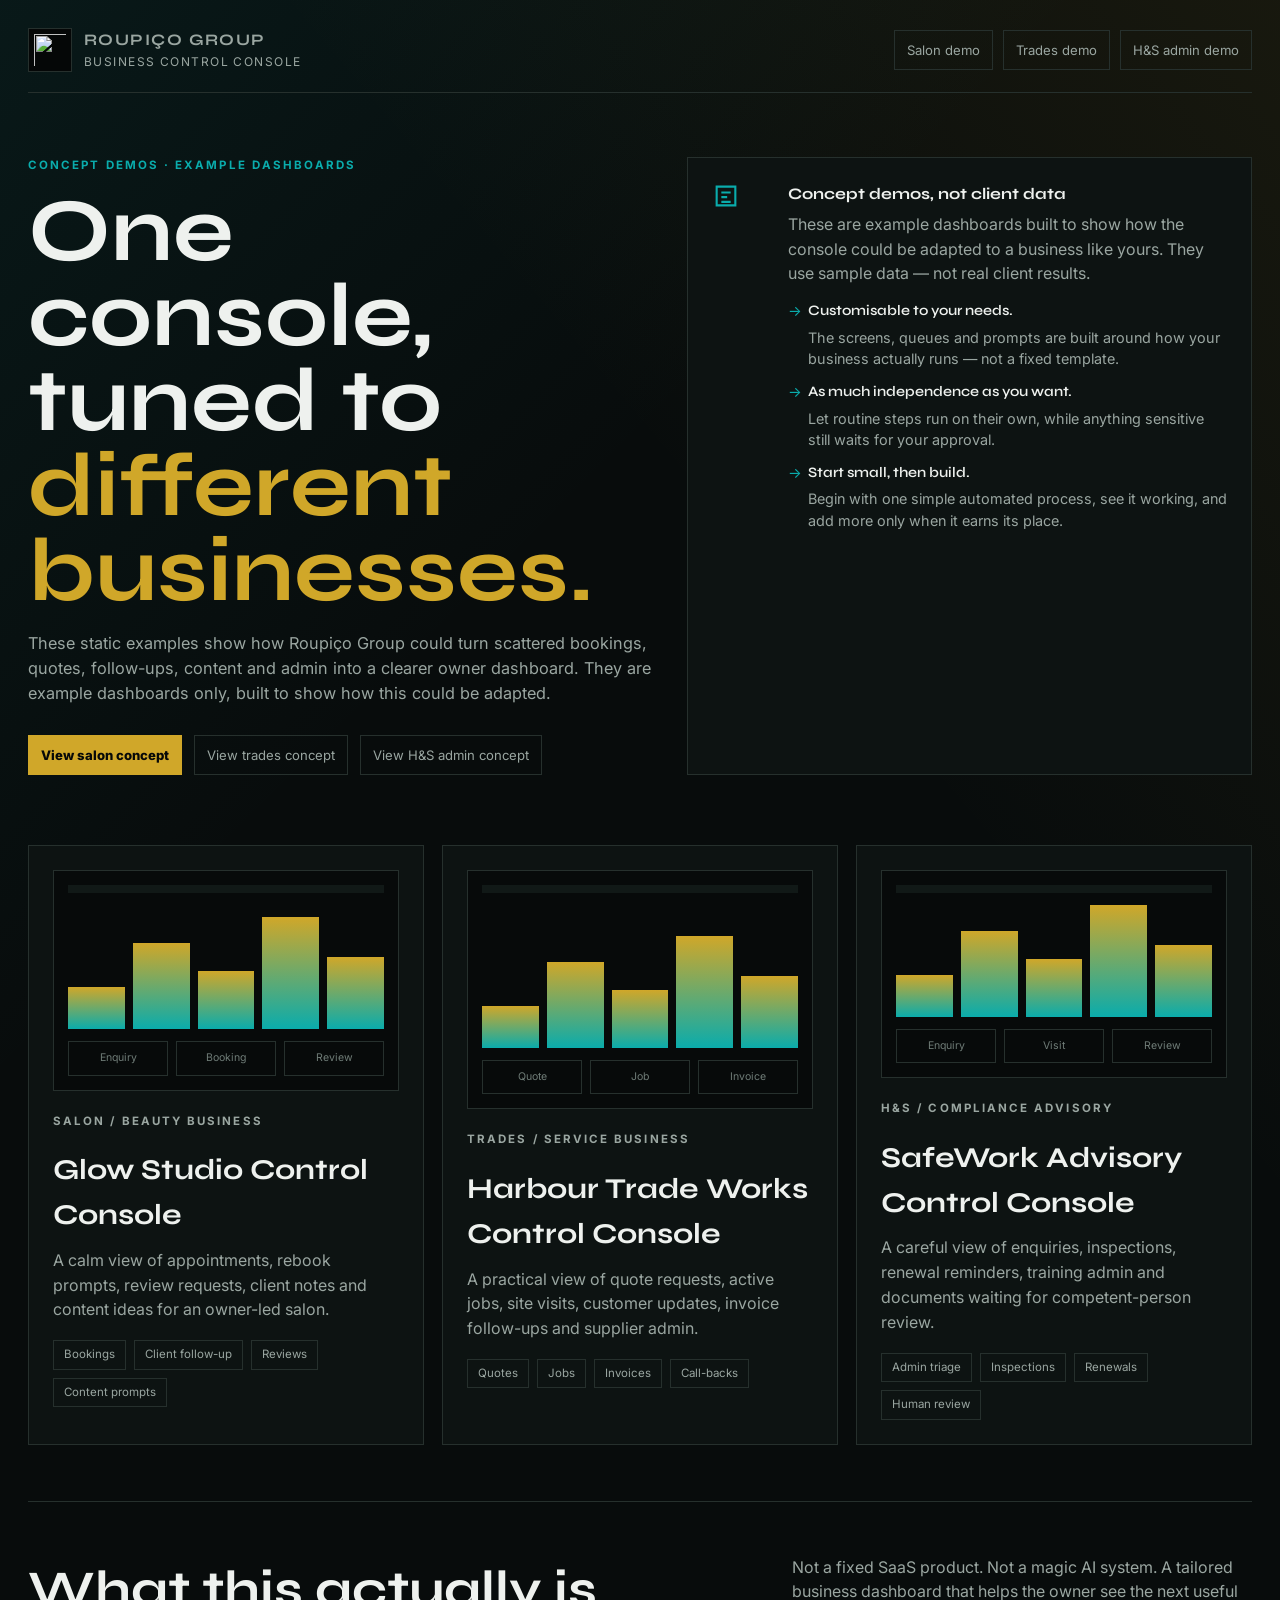
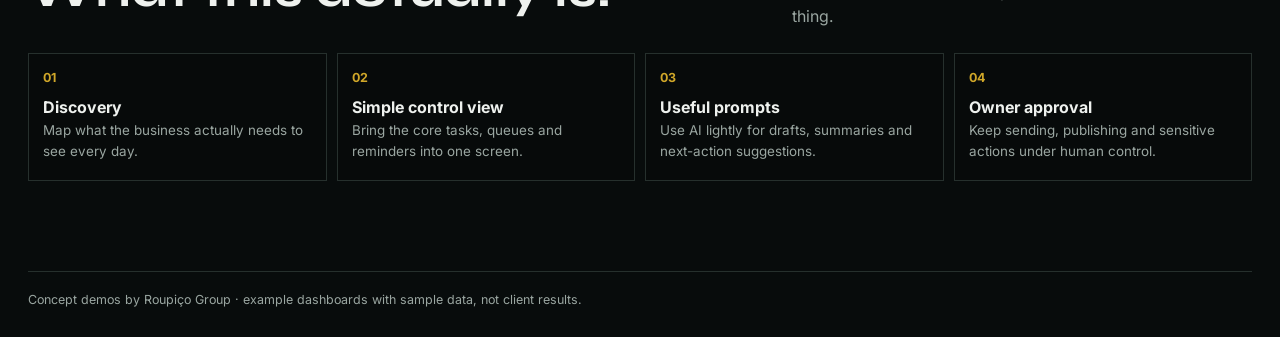
==== index.html @ e3ad9793 "Demo v1" ====
<!doctype html>
<html lang="en-GB">
<head>
  <meta charset="utf-8" />
  <meta name="viewport" content="width=device-width, initial-scale=1" />
  <meta name="robots" content="noindex,nofollow" />
  <title>Business Control Console Concept Demos | Roupiço Group</title>
  <link rel="preconnect" href="https://fonts.googleapis.com" />
  <link rel="preconnect" href="https://fonts.gstatic.com" crossorigin />
  <link href="https://fonts.googleapis.com/css2?family=Inter:wght@400;500;600;700;800&family=Syne:wght@500;600;700&display=swap" rel="stylesheet" />
  <link rel="stylesheet" href="./styles.css" />
</head>
<body>
  <div class="shell">
    <header class="topbar">
      <a class="brand" href="./index.html" aria-label="Business Control Console overview">
        <img class="brand-logo" src="./logo-header.png" alt="" width="682" height="723" />
        <span><strong>Roupiço Group</strong> Business Control Console</span>
      </a>
      <nav class="top-links" aria-label="Demo navigation">
        <a href="./salon.html">Salon demo</a>
        <a href="./trades.html">Trades demo</a>
        <a href="./safety.html">H&amp;S admin demo</a>
      </nav>
    </header>

    <main>
      <section class="hero">
        <div>
          <p class="eyebrow">Concept demos · example dashboards</p>
          <h1>One console, tuned to <em>different businesses.</em></h1>
          <p class="hero-copy">These static examples show how Roupiço Group could turn scattered bookings, quotes, follow-ups, content and admin into a clearer owner dashboard. They are example dashboards only, built to show how this could be adapted.</p>
          <div class="hero-actions">
            <a class="button-link primary" href="./salon.html">View salon concept</a>
            <a class="button-link" href="./trades.html">View trades concept</a>
            <a class="button-link" href="./safety.html">View H&amp;S admin concept</a>
          </div>
        </div>
        <aside class="concept-note">
          <svg viewBox="0 0 24 24" fill="none" stroke="currentColor" stroke-width="1.8" aria-hidden="true"><path d="M4 4h16v16H4z"/><path d="M8 9h8M8 13h5M8 17h8"/></svg>
          <div>
            <strong>Concept demos, not client data</strong>
            <p>These are example dashboards built to show how the console could be adapted to a business like yours. They use sample data — not real client results.</p>
            <ul class="concept-points">
              <li><strong>Customisable to your needs.</strong> The screens, queues and prompts are built around how your business actually runs — not a fixed template.</li>
              <li><strong>As much independence as you want.</strong> Let routine steps run on their own, while anything sensitive still waits for your approval.</li>
              <li><strong>Start small, then build.</strong> Begin with one simple automated process, see it working, and add more only when it earns its place.</li>
            </ul>
          </div>
        </aside>
      </section>

      <section class="demo-grid" aria-label="Business Control Console demos">
        <a class="demo-card" href="./salon.html">
          <div class="dashboard-preview" aria-hidden="true">
            <span class="preview-line"></span>
            <div class="preview-bars"><span></span><span></span><span></span><span></span><span></span></div>
            <div class="mini-flow"><span>Enquiry</span><span>Booking</span><span>Review</span></div>
          </div>
          <div>
            <p class="kicker">Salon / beauty business</p>
            <h2>Glow Studio Control Console</h2>
            <p>A calm view of appointments, rebook prompts, review requests, client notes and content ideas for an owner-led salon.</p>
            <div class="tag-row">
              <span class="tag">Bookings</span>
              <span class="tag">Client follow-up</span>
              <span class="tag">Reviews</span>
              <span class="tag">Content prompts</span>
            </div>
          </div>
        </a>

        <a class="demo-card" href="./trades.html">
          <div class="dashboard-preview" aria-hidden="true">
            <span class="preview-line"></span>
            <div class="preview-bars"><span></span><span></span><span></span><span></span><span></span></div>
            <div class="mini-flow"><span>Quote</span><span>Job</span><span>Invoice</span></div>
          </div>
          <div>
            <p class="kicker">Trades / service business</p>
            <h2>Harbour Trade Works Control Console</h2>
            <p>A practical view of quote requests, active jobs, site visits, customer updates, invoice follow-ups and supplier admin.</p>
            <div class="tag-row">
              <span class="tag">Quotes</span>
              <span class="tag">Jobs</span>
              <span class="tag">Invoices</span>
              <span class="tag">Call-backs</span>
            </div>
          </div>
        </a>

        <a class="demo-card" href="./safety.html">
          <div class="dashboard-preview" aria-hidden="true">
            <span class="preview-line"></span>
            <div class="preview-bars"><span></span><span></span><span></span><span></span><span></span></div>
            <div class="mini-flow"><span>Enquiry</span><span>Visit</span><span>Review</span></div>
          </div>
          <div>
            <p class="kicker">H&amp;S / compliance advisory</p>
            <h2>SafeWork Advisory Control Console</h2>
            <p>A careful view of enquiries, inspections, renewal reminders, training admin and documents waiting for competent-person review.</p>
            <div class="tag-row">
              <span class="tag">Admin triage</span>
              <span class="tag">Inspections</span>
              <span class="tag">Renewals</span>
              <span class="tag">Human review</span>
            </div>
          </div>
        </a>
      </section>

      <section class="section">
        <div class="section-head">
          <h2>What this actually is.</h2>
          <p>Not a fixed SaaS product. Not a magic AI system. A tailored business dashboard that helps the owner see the next useful thing.</p>
        </div>
        <div class="workflow-map">
          <div class="workflow-step"><b>01</b><strong>Discovery</strong><span>Map what the business actually needs to see every day.</span></div>
          <div class="workflow-step"><b>02</b><strong>Simple control view</strong><span>Bring the core tasks, queues and reminders into one screen.</span></div>
          <div class="workflow-step"><b>03</b><strong>Useful prompts</strong><span>Use AI lightly for drafts, summaries and next-action suggestions.</span></div>
          <div class="workflow-step"><b>04</b><strong>Owner approval</strong><span>Keep sending, publishing and sensitive actions under human control.</span></div>
        </div>
      </section>
    </main>

    <footer class="footer">
      Concept demos by Roupiço Group · example dashboards with sample data, not client results.
    </footer>
  </div>
</body>
</html>
---- styles.css ----
:root {
  --bg: #080c0c;
  --surface: #0d1312;
  --surface-2: #111917;
  --line: #26302d;
  --text: #eef1ee;
  --muted: #9aa6a1;
  --quiet: #6f7c77;
  --teal: #0aacac;
  --teal-soft: rgba(10, 172, 172, 0.16);
  --gold: #d0a729;
  --gold-soft: rgba(208, 167, 41, 0.16);
  --rose: #d989a3;
  --blue: #79a7d8;
  --green: #78c6a3;
  --warning: #d8a35d;
  --display: "Syne", "Inter", Arial, sans-serif;
  --body: "Inter", Arial, sans-serif;
}

* {
  box-sizing: border-box;
}

html {
  scroll-behavior: smooth;
}

body {
  margin: 0;
  min-height: 100vh;
  background:
    linear-gradient(135deg, rgba(10, 172, 172, 0.08), transparent 34%),
    linear-gradient(230deg, rgba(208, 167, 41, 0.08), transparent 35%),
    var(--bg);
  color: var(--text);
  font-family: var(--body);
  line-height: 1.55;
}

a {
  color: inherit;
}

.shell {
  margin: 0 auto;
  max-width: 1280px;
  padding: 28px;
}

.topbar {
  align-items: center;
  border-bottom: 1px solid var(--line);
  display: flex;
  justify-content: space-between;
  gap: 18px;
  padding: 0 0 20px;
}

.brand {
  align-items: center;
  display: flex;
  gap: 12px;
  text-decoration: none;
}

.brand-logo {
  background: #050707;
  border: 1px solid var(--line);
  height: 44px;
  object-fit: contain;
  padding: 5px;
  width: 44px;
}

.brand-mark {
  align-items: center;
  border: 1px solid var(--teal);
  color: var(--teal);
  display: flex;
  font-family: var(--display);
  font-size: 0.78rem;
  font-weight: 700;
  height: 42px;
  justify-content: center;
  width: 42px;
}

.brand span {
  color: var(--muted);
  display: block;
  font-size: 0.75rem;
  letter-spacing: 0.12em;
  text-transform: uppercase;
}

.brand strong {
  display: block;
  font-family: var(--display);
  font-size: 1rem;
}

.top-links {
  display: flex;
  flex-wrap: wrap;
  gap: 10px;
}

.top-links a,
.button-link {
  border: 1px solid var(--line);
  color: var(--muted);
  font-size: 0.82rem;
  padding: 9px 12px;
  text-decoration: none;
}

.top-links a:hover,
.button-link:hover {
  border-color: var(--teal);
  color: var(--text);
}

.hero {
  display: grid;
  gap: 34px;
  grid-template-columns: 1.05fr 0.95fr;
  padding: 64px 0 42px;
}

.eyebrow,
.kicker {
  color: var(--teal);
  font-size: 0.72rem;
  font-weight: 700;
  letter-spacing: 0.18em;
  margin: 0 0 14px;
  text-transform: uppercase;
}

h1,
h2,
h3 {
  font-family: var(--display);
  margin: 0;
}

h1 {
  font-size: clamp(3rem, 7vw, 6rem);
  line-height: 0.95;
  max-width: 850px;
}

h1 em,
.gold {
  color: var(--gold);
  font-style: normal;
}

.hero-copy {
  color: var(--muted);
  font-size: 1.02rem;
  max-width: 780px;
}

.hero-actions {
  display: flex;
  flex-wrap: wrap;
  gap: 12px;
  margin-top: 28px;
}

.button-link.primary {
  background: var(--gold);
  border-color: var(--gold);
  color: #070908;
  font-weight: 800;
}

.concept-note {
  background: var(--surface);
  border: 1px solid var(--line);
  display: grid;
  gap: 18px;
  grid-template-columns: 58px 1fr;
  padding: 24px;
}

.concept-note svg,
.icon-tile svg,
.panel-title svg {
  color: var(--teal);
  height: 28px;
  width: 28px;
}

.concept-note strong {
  display: block;
  font-family: var(--display);
  margin-bottom: 5px;
}

.concept-note p {
  color: var(--muted);
  margin: 0;
}

.concept-points {
  color: var(--muted);
  display: grid;
  font-size: 0.9rem;
  gap: 11px;
  list-style: none;
  margin: 14px 0 0;
  padding: 0;
}

.concept-points strong {
  color: var(--text);
  font-weight: 600;
}

.concept-points li {
  line-height: 1.5;
  padding-left: 20px;
  position: relative;
}

.concept-points li::before {
  color: var(--teal);
  content: "→";
  left: 0;
  position: absolute;
}

.demo-grid {
  display: grid;
  gap: 18px;
  grid-template-columns: repeat(3, minmax(0, 1fr));
  margin: 28px 0 56px;
}

.demo-card {
  background: var(--surface);
  border: 1px solid var(--line);
  display: grid;
  gap: 22px;
  grid-template-columns: 1fr;
  min-height: 330px;
  overflow: hidden;
  padding: 24px;
  text-decoration: none;
}

.demo-card:hover {
  border-color: rgba(10, 172, 172, 0.65);
}

.dashboard-preview {
  align-self: stretch;
  background: #070a0a;
  border: 1px solid var(--line);
  display: grid;
  gap: 12px;
  grid-template-rows: auto 1fr auto;
  min-height: 190px;
  padding: 14px;
}

.preview-line {
  background: var(--surface-2);
  height: 8px;
}

.preview-bars {
  align-items: end;
  display: grid;
  gap: 8px;
  grid-template-columns: repeat(5, 1fr);
}

.preview-bars span {
  background: linear-gradient(to top, var(--teal), var(--gold));
  display: block;
  min-height: 42px;
}

.preview-bars span:nth-child(2) { min-height: 86px; }
.preview-bars span:nth-child(3) { min-height: 58px; }
.preview-bars span:nth-child(4) { min-height: 112px; }
.preview-bars span:nth-child(5) { min-height: 72px; }

.mini-flow {
  display: grid;
  gap: 8px;
  grid-template-columns: repeat(3, 1fr);
}

.mini-flow span {
  border: 1px solid var(--line);
  color: var(--quiet);
  font-size: 0.66rem;
  padding: 8px;
  text-align: center;
}

.demo-card h2 {
  font-size: 1.8rem;
  margin-bottom: 10px;
}

.demo-card p {
  color: var(--muted);
  margin: 0 0 18px;
}

.tag-row {
  display: flex;
  flex-wrap: wrap;
  gap: 8px;
}

.tag,
.status-pill {
  border: 1px solid var(--line);
  color: var(--muted);
  display: inline-flex;
  font-size: 0.72rem;
  gap: 6px;
  line-height: 1;
  padding: 8px 10px;
}

.status-pill.good {
  border-color: rgba(120, 198, 163, 0.6);
  color: var(--green);
}

.status-pill.warn {
  border-color: rgba(216, 163, 93, 0.7);
  color: var(--warning);
}

.section {
  border-top: 1px solid var(--line);
  padding: 48px 0;
}

.section-head {
  align-items: end;
  display: flex;
  gap: 24px;
  justify-content: space-between;
  margin-bottom: 24px;
}

.section-head h2 {
  font-size: clamp(2rem, 4vw, 3.8rem);
  max-width: 760px;
}

.section-head p {
  color: var(--muted);
  margin: 0;
  max-width: 460px;
}

.dashboard-shell {
  background: rgba(8, 12, 12, 0.72);
  border: 1px solid var(--line);
  padding: 18px;
}

.business-head {
  align-items: center;
  display: grid;
  gap: 16px;
  grid-template-columns: auto 1fr auto;
  margin-bottom: 18px;
}

.icon-tile {
  align-items: center;
  background: var(--surface);
  border: 1px solid var(--line);
  display: flex;
  height: 58px;
  justify-content: center;
  width: 58px;
}

.business-head h1 {
  font-size: clamp(2rem, 4.8vw, 4.6rem);
}

.business-head p {
  color: var(--muted);
  margin: 4px 0 0;
}

.tabs {
  display: flex;
  flex-wrap: wrap;
  gap: 8px;
  margin-bottom: 18px;
}

.tabs button {
  background: var(--surface);
  border: 1px solid var(--line);
  color: var(--muted);
  cursor: pointer;
  font: 700 0.8rem var(--body);
  padding: 10px 13px;
}

.tabs button.active {
  background: var(--gold);
  border-color: var(--gold);
  color: #070908;
}

.screen {
  display: none;
}

.screen.active {
  display: block;
}

.screen-grid {
  display: grid;
  gap: 16px;
  grid-template-columns: repeat(12, 1fr);
}

.panel {
  background: var(--surface);
  border: 1px solid var(--line);
  min-height: 120px;
  padding: 18px;
}

.panel.span-3 { grid-column: span 3; }
.panel.span-4 { grid-column: span 4; }
.panel.span-5 { grid-column: span 5; }
.panel.span-6 { grid-column: span 6; }
.panel.span-7 { grid-column: span 7; }
.panel.span-8 { grid-column: span 8; }
.panel.span-12 { grid-column: span 12; }

.panel-title {
  align-items: center;
  display: flex;
  gap: 10px;
  justify-content: space-between;
  margin-bottom: 14px;
}

.panel-title h2,
.panel-title h3 {
  font-size: 1rem;
}

.metric {
  display: grid;
  gap: 4px;
}

.metric strong {
  font-family: var(--display);
  font-size: clamp(2rem, 4vw, 3.4rem);
  line-height: 1;
}

.metric span,
.muted {
  color: var(--muted);
}

.metric small,
.fine {
  color: var(--quiet);
  font-size: 0.72rem;
}

.calendar-strip {
  display: grid;
  gap: 8px;
  grid-template-columns: repeat(6, 1fr);
}

.calendar-strip span {
  background: #070a0a;
  border: 1px solid var(--line);
  min-height: 82px;
  padding: 10px;
}

.calendar-strip strong,
.calendar-strip small {
  display: block;
}

.calendar-strip small {
  color: var(--muted);
  margin-top: 12px;
}

.calendar-strip .active {
  border-color: var(--teal);
  box-shadow: inset 0 -4px 0 var(--teal);
}

.lane-list {
  display: grid;
  gap: 10px;
}

.lane {
  align-items: center;
  background: #070a0a;
  border: 1px solid var(--line);
  display: grid;
  gap: 12px;
  grid-template-columns: 1fr auto;
  padding: 12px;
}

.lane strong,
.lane span {
  display: block;
}

.lane span {
  color: var(--muted);
  font-size: 0.82rem;
}

.chart-bars {
  align-items: end;
  display: grid;
  gap: 12px;
  grid-template-columns: repeat(5, 1fr);
  min-height: 210px;
}

.chart-bars div {
  background: linear-gradient(to top, rgba(10, 172, 172, 0.95), rgba(208, 167, 41, 0.8));
  min-height: 42px;
  position: relative;
}

.chart-bars div::after {
  bottom: -28px;
  color: var(--muted);
  content: attr(data-label);
  font-size: 0.68rem;
  left: 0;
  position: absolute;
}

.donut {
  --value: 72%;
  align-items: center;
  background: conic-gradient(var(--teal) var(--value), #1b2522 0);
  border-radius: 50%;
  display: flex;
  height: 168px;
  justify-content: center;
  margin: 12px auto;
  width: 168px;
}

.donut::before {
  align-items: center;
  background: var(--surface);
  border-radius: 50%;
  color: var(--text);
  content: attr(data-label);
  display: flex;
  font-family: var(--display);
  font-size: 1.45rem;
  height: 112px;
  justify-content: center;
  width: 112px;
}

.workflow-map {
  display: grid;
  gap: 10px;
  grid-template-columns: repeat(4, 1fr);
}

.workflow-step {
  background: #070a0a;
  border: 1px solid var(--line);
  min-height: 128px;
  padding: 14px;
}

.workflow-step b {
  color: var(--gold);
  display: block;
  font-size: 0.78rem;
  margin-bottom: 8px;
}

.workflow-step span {
  color: var(--muted);
  display: block;
  font-size: 0.84rem;
}

.assistant-strip {
  background: linear-gradient(135deg, var(--teal-soft), var(--gold-soft));
  border: 1px solid rgba(10, 172, 172, 0.4);
}

.assistant-strip .panel-title {
  margin-bottom: 8px;
}

.assistant-strip p {
  color: var(--text);
  margin: 0;
}

.draft-box {
  background: #070a0a;
  border-left: 3px solid var(--gold);
  color: var(--muted);
  margin-top: 12px;
  padding: 14px;
}

.proof-grid {
  display: grid;
  gap: 10px;
  grid-template-columns: repeat(2, 1fr);
}

.proof-item {
  align-items: center;
  background: #070a0a;
  border: 1px solid var(--line);
  display: flex;
  gap: 10px;
  padding: 12px;
}

.proof-dot {
  background: var(--teal);
  display: inline-block;
  height: 10px;
  width: 10px;
}

.quote-pipeline {
  display: grid;
  gap: 12px;
  grid-template-columns: repeat(4, 1fr);
}

.quote-stage {
  background: #070a0a;
  border: 1px solid var(--line);
  min-height: 190px;
  padding: 12px;
}

.quote-stage h3 {
  color: var(--muted);
  font-size: 0.78rem;
  margin-bottom: 12px;
  text-transform: uppercase;
}

.job-card {
  background: var(--surface-2);
  border-left: 3px solid var(--teal);
  font-size: 0.82rem;
  margin-bottom: 8px;
  padding: 10px;
}

.money-row {
  align-items: center;
  border-bottom: 1px solid var(--line);
  display: grid;
  gap: 10px;
  grid-template-columns: 1fr auto;
  padding: 12px 0;
}

.money-row:last-child {
  border-bottom: 0;
}

.metric strong.cash,
.money-row strong.cash {
  color: var(--gold);
}

.cash-figs {
  display: grid;
  gap: 16px;
  grid-template-columns: repeat(3, 1fr);
}

.fine {
  display: block;
  margin: 12px 0 0;
}

.footer {
  border-top: 1px solid var(--line);
  color: var(--muted);
  font-size: 0.78rem;
  margin-top: 42px;
  padding-top: 18px;
}

@media (max-width: 980px) {
  .hero,
  .demo-grid,
  .demo-card {
    grid-template-columns: 1fr;
  }

  .section-head,
  .topbar {
    align-items: flex-start;
    flex-direction: column;
  }

  .business-head {
    grid-template-columns: auto 1fr;
  }

  .business-head .status-pill {
    grid-column: 1 / -1;
    justify-self: start;
  }

  .panel.span-3,
  .panel.span-4,
  .panel.span-5,
  .panel.span-6,
  .panel.span-7,
  .panel.span-8 {
    grid-column: span 12;
  }

  .workflow-map,
  .quote-pipeline,
  .calendar-strip {
    grid-template-columns: repeat(2, 1fr);
  }
}

@media (max-width: 640px) {
  .shell {
    padding: 18px;
  }

  h1 {
    font-size: clamp(2.55rem, 14vw, 3.6rem);
  }

  .concept-note,
  .proof-grid,
  .workflow-map,
  .quote-pipeline,
  .calendar-strip,
  .cash-figs {
    grid-template-columns: 1fr;
  }

  .screen-grid {
    display: block;
  }

  .panel {
    margin-bottom: 14px;
  }

  .chart-bars {
    min-height: 160px;
  }
}
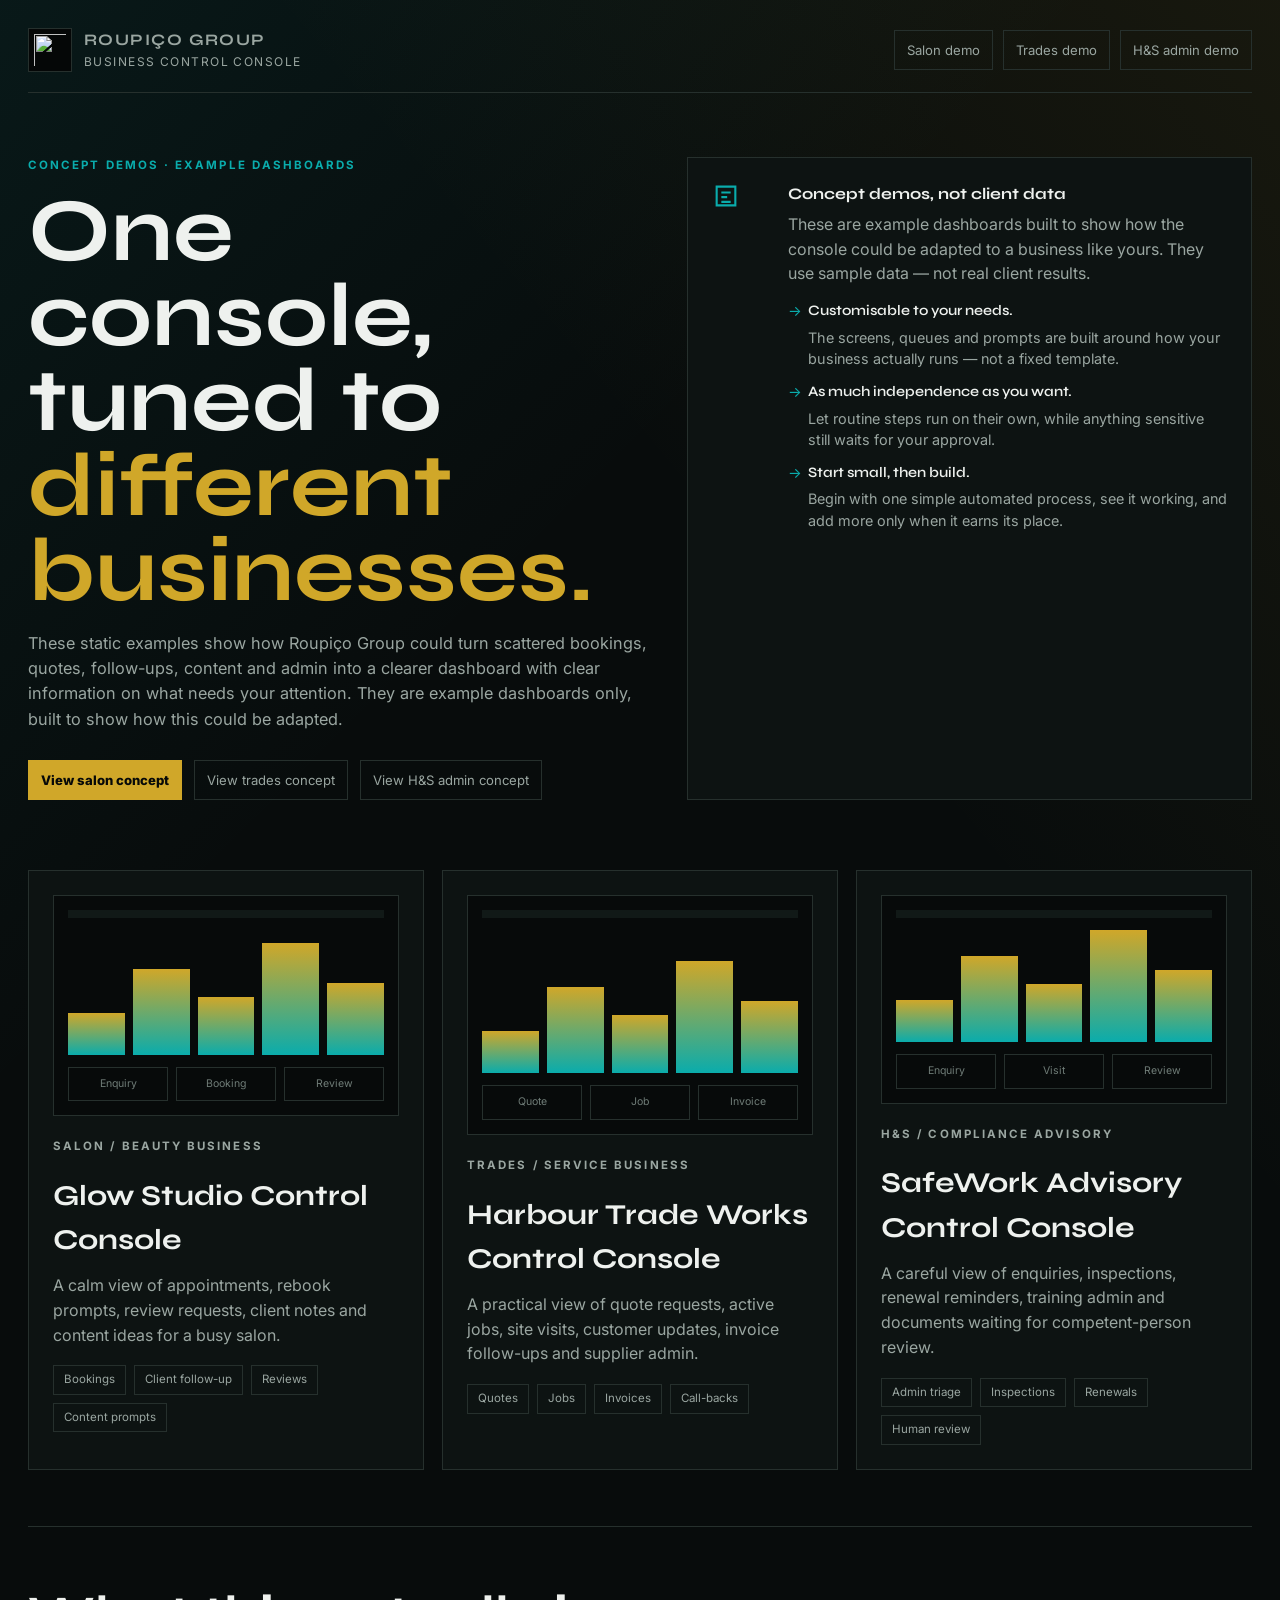
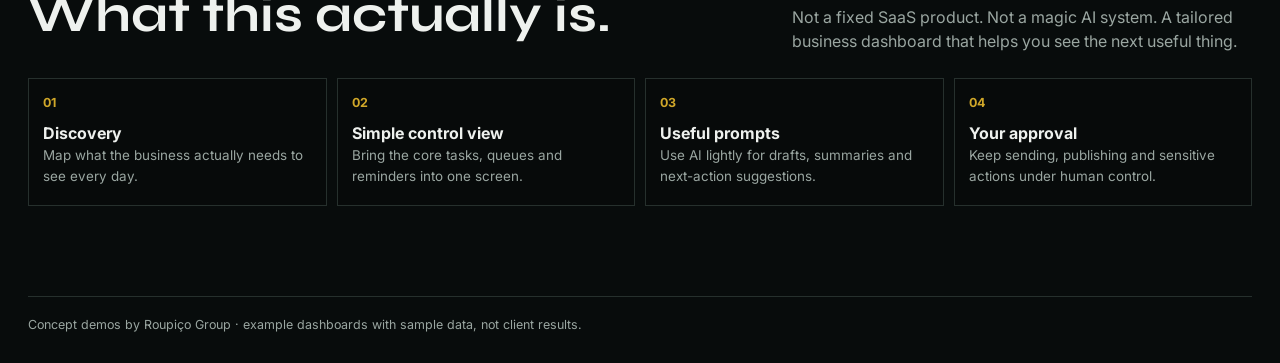
==== commit 5f0c5567: "Demo_v2" ====
--- a/index.html
+++ b/index.html
@@ -29,7 +29,7 @@
         <div>
           <p class="eyebrow">Concept demos · example dashboards</p>
           <h1>One console, tuned to <em>different businesses.</em></h1>
-          <p class="hero-copy">These static examples show how Roupiço Group could turn scattered bookings, quotes, follow-ups, content and admin into a clearer owner dashboard. They are example dashboards only, built to show how this could be adapted.</p>
+          <p class="hero-copy">These static examples show how Roupiço Group could turn scattered bookings, quotes, follow-ups, content and admin into a clearer dashboard with clear information on what needs your attention. They are example dashboards only, built to show how this could be adapted.</p>
           <div class="hero-actions">
             <a class="button-link primary" href="./salon.html">View salon concept</a>
             <a class="button-link" href="./trades.html">View trades concept</a>
@@ -60,7 +60,7 @@
           <div>
             <p class="kicker">Salon / beauty business</p>
             <h2>Glow Studio Control Console</h2>
-            <p>A calm view of appointments, rebook prompts, review requests, client notes and content ideas for an owner-led salon.</p>
+            <p>A calm view of appointments, rebook prompts, review requests, client notes and content ideas for a busy salon.</p>
             <div class="tag-row">
               <span class="tag">Bookings</span>
               <span class="tag">Client follow-up</span>
@@ -112,13 +112,13 @@
       <section class="section">
         <div class="section-head">
           <h2>What this actually is.</h2>
-          <p>Not a fixed SaaS product. Not a magic AI system. A tailored business dashboard that helps the owner see the next useful thing.</p>
+          <p>Not a fixed SaaS product. Not a magic AI system. A tailored business dashboard that helps you see the next useful thing.</p>
         </div>
         <div class="workflow-map">
           <div class="workflow-step"><b>01</b><strong>Discovery</strong><span>Map what the business actually needs to see every day.</span></div>
           <div class="workflow-step"><b>02</b><strong>Simple control view</strong><span>Bring the core tasks, queues and reminders into one screen.</span></div>
           <div class="workflow-step"><b>03</b><strong>Useful prompts</strong><span>Use AI lightly for drafts, summaries and next-action suggestions.</span></div>
-          <div class="workflow-step"><b>04</b><strong>Owner approval</strong><span>Keep sending, publishing and sensitive actions under human control.</span></div>
+          <div class="workflow-step"><b>04</b><strong>Your approval</strong><span>Keep sending, publishing and sensitive actions under human control.</span></div>
         </div>
       </section>
     </main>
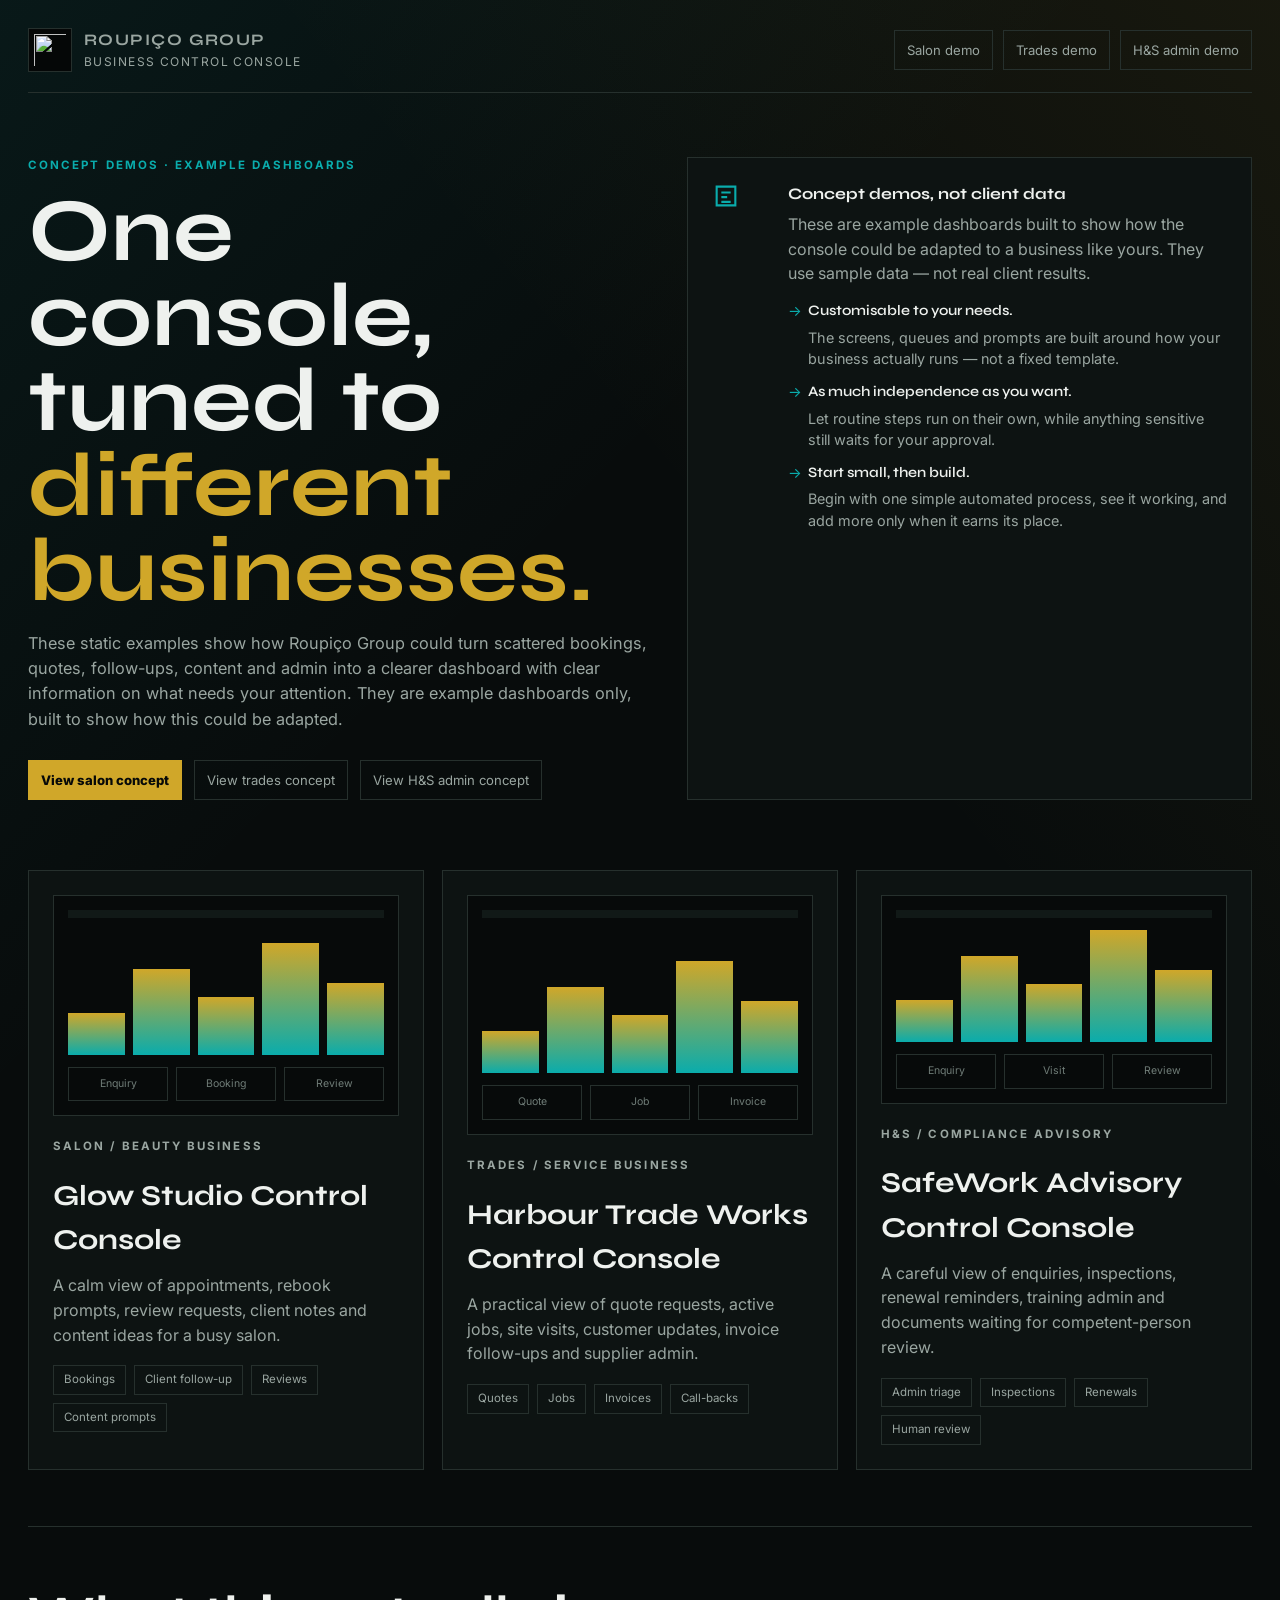
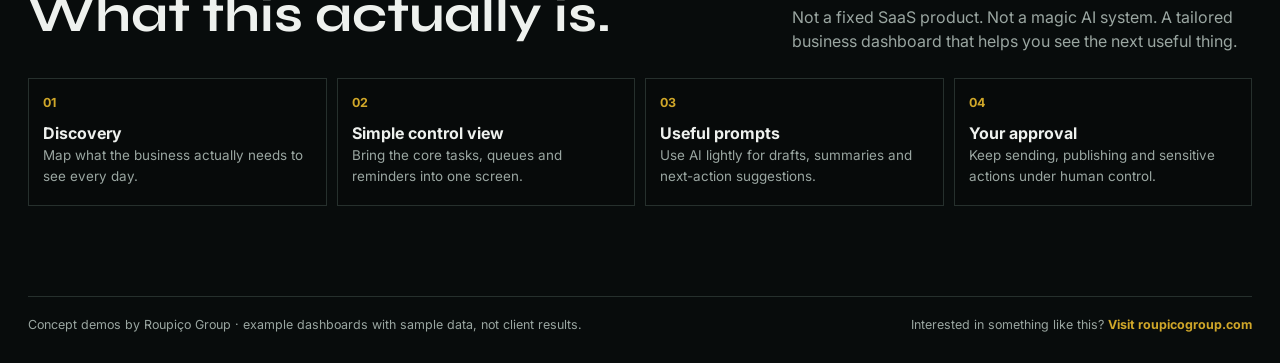
==== commit 5bf7ca18: "Demo_v3" ====
--- a/index.html
+++ b/index.html
@@ -124,7 +124,8 @@
     </main>
 
     <footer class="footer">
-      Concept demos by Roupiço Group · example dashboards with sample data, not client results.
+      <span>Concept demos by Roupiço Group · example dashboards with sample data, not client results.</span>
+      <span>Interested in something like this? <a href="https://roupicogroup.com/">Visit roupicogroup.com</a></span>
     </footer>
   </div>
 </body>
--- a/styles.css
+++ b/styles.css
@@ -716,9 +716,24 @@
 .footer {
   border-top: 1px solid var(--line);
   color: var(--muted);
+  display: flex;
+  flex-wrap: wrap;
   font-size: 0.78rem;
+  gap: 8px 18px;
+  justify-content: space-between;
   margin-top: 42px;
   padding-top: 18px;
+}
+
+.footer a {
+  color: var(--gold);
+  font-weight: 700;
+  text-decoration: none;
+}
+
+.footer a:hover,
+.footer a:focus {
+  text-decoration: underline;
 }
 
 @media (max-width: 980px) {
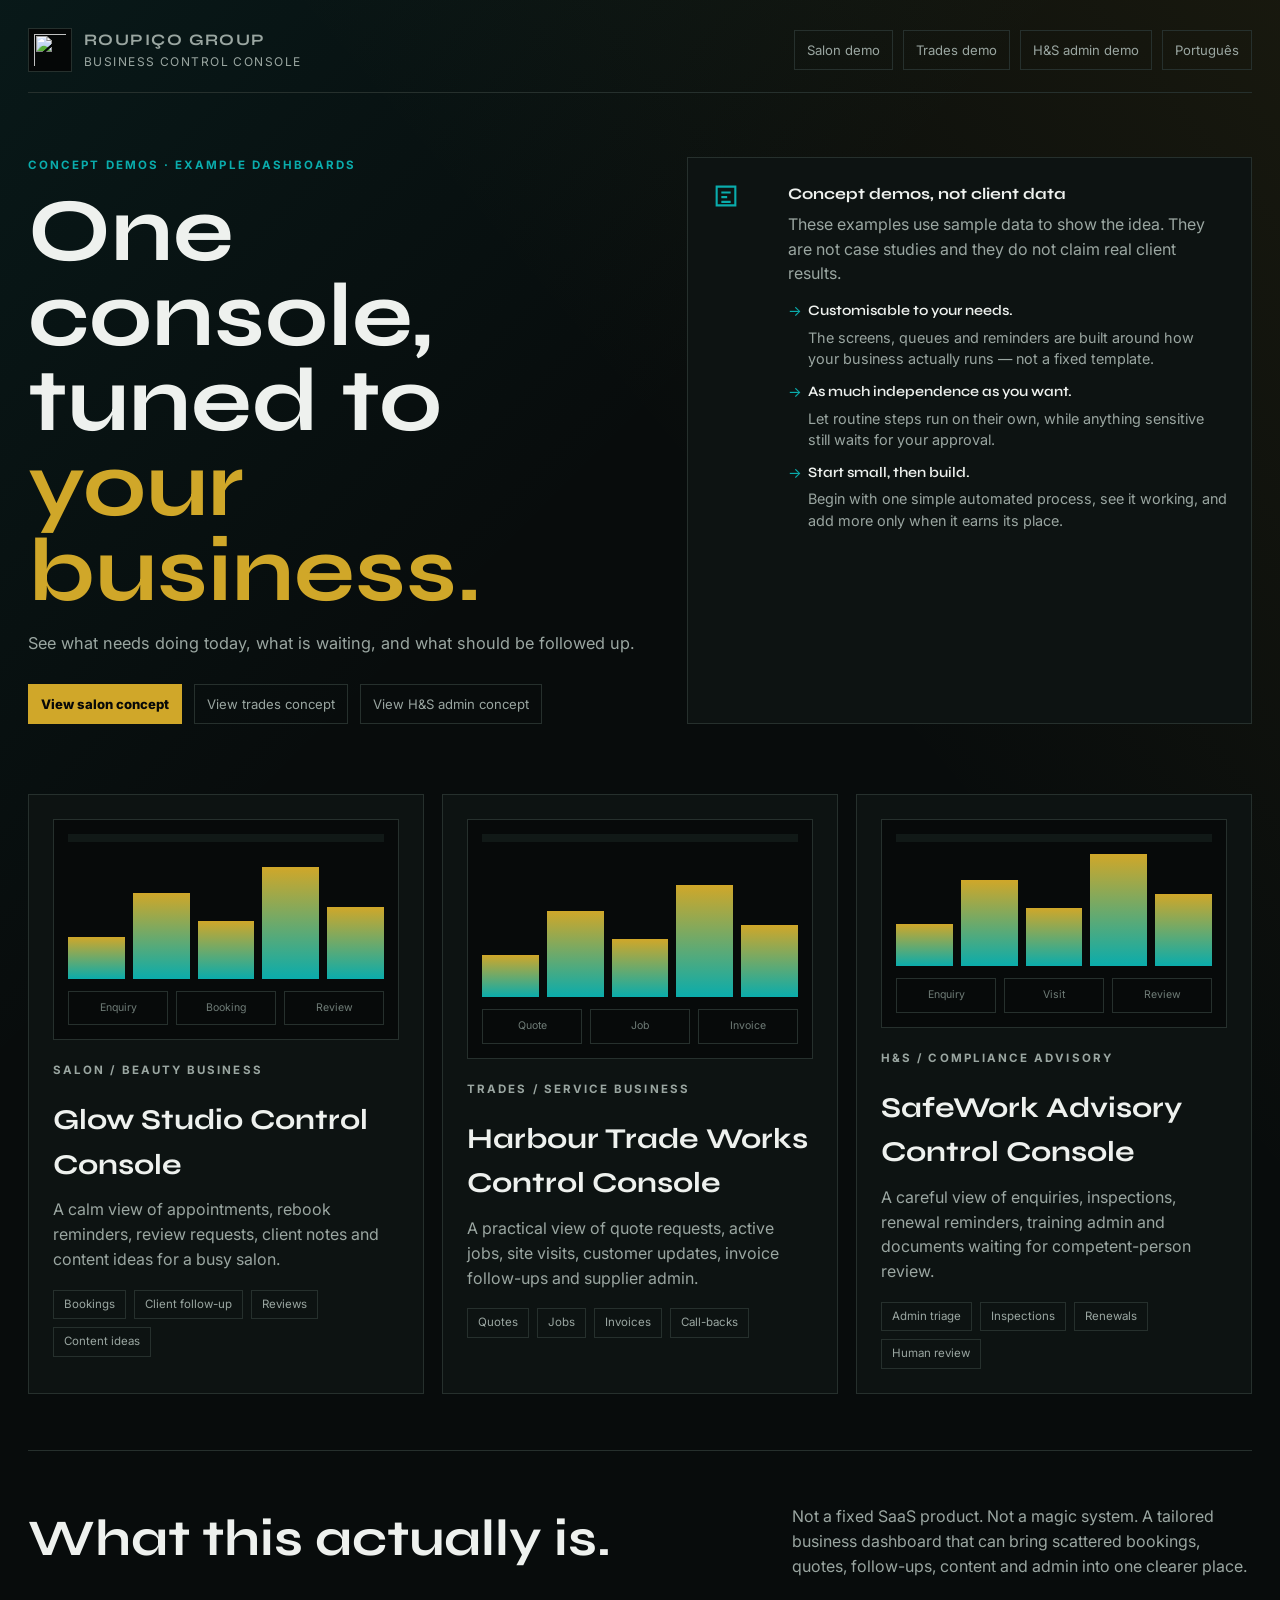
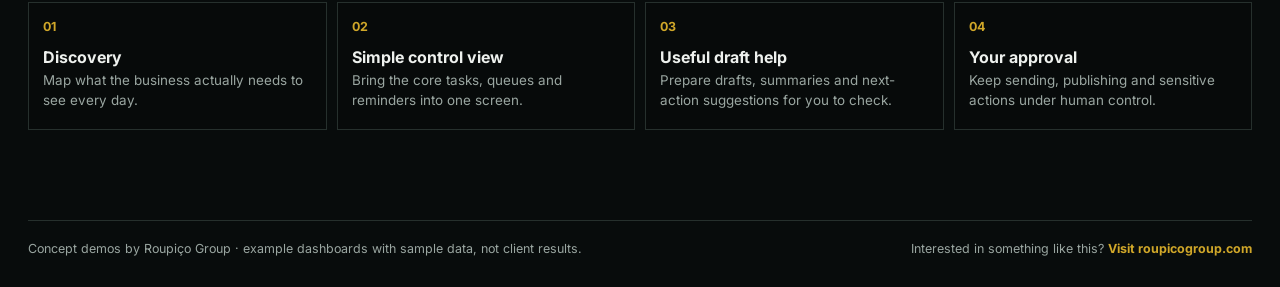
==== commit 19868368: "Message tune" ====
--- a/index.html
+++ b/index.html
@@ -21,6 +21,7 @@
         <a href="./salon.html">Salon demo</a>
         <a href="./trades.html">Trades demo</a>
         <a href="./safety.html">H&amp;S admin demo</a>
+        <a class="lang-link" href="./pt/index.html" lang="pt-PT" hreflang="pt-PT">Português</a>
       </nav>
     </header>
 
@@ -28,8 +29,8 @@
       <section class="hero">
         <div>
           <p class="eyebrow">Concept demos · example dashboards</p>
-          <h1>One console, tuned to <em>different businesses.</em></h1>
-          <p class="hero-copy">These static examples show how Roupiço Group could turn scattered bookings, quotes, follow-ups, content and admin into a clearer dashboard with clear information on what needs your attention. They are example dashboards only, built to show how this could be adapted.</p>
+          <h1>One console, tuned to <em>your business.</em></h1>
+          <p class="hero-copy">See what needs doing today, what is waiting, and what should be followed up.</p>
           <div class="hero-actions">
             <a class="button-link primary" href="./salon.html">View salon concept</a>
             <a class="button-link" href="./trades.html">View trades concept</a>
@@ -40,9 +41,9 @@
           <svg viewBox="0 0 24 24" fill="none" stroke="currentColor" stroke-width="1.8" aria-hidden="true"><path d="M4 4h16v16H4z"/><path d="M8 9h8M8 13h5M8 17h8"/></svg>
           <div>
             <strong>Concept demos, not client data</strong>
-            <p>These are example dashboards built to show how the console could be adapted to a business like yours. They use sample data — not real client results.</p>
+            <p>These examples use sample data to show the idea. They are not case studies and they do not claim real client results.</p>
             <ul class="concept-points">
-              <li><strong>Customisable to your needs.</strong> The screens, queues and prompts are built around how your business actually runs — not a fixed template.</li>
+              <li><strong>Customisable to your needs.</strong> The screens, queues and reminders are built around how your business actually runs — not a fixed template.</li>
               <li><strong>As much independence as you want.</strong> Let routine steps run on their own, while anything sensitive still waits for your approval.</li>
               <li><strong>Start small, then build.</strong> Begin with one simple automated process, see it working, and add more only when it earns its place.</li>
             </ul>
@@ -51,7 +52,7 @@
       </section>
 
       <section class="demo-grid" aria-label="Business Control Console demos">
-        <a class="demo-card" href="./salon.html">
+        <a class="demo-card demo-card-salon" href="./salon.html">
           <div class="dashboard-preview" aria-hidden="true">
             <span class="preview-line"></span>
             <div class="preview-bars"><span></span><span></span><span></span><span></span><span></span></div>
@@ -60,17 +61,17 @@
           <div>
             <p class="kicker">Salon / beauty business</p>
             <h2>Glow Studio Control Console</h2>
-            <p>A calm view of appointments, rebook prompts, review requests, client notes and content ideas for a busy salon.</p>
+            <p>A calm view of appointments, rebook reminders, review requests, client notes and content ideas for a busy salon.</p>
             <div class="tag-row">
               <span class="tag">Bookings</span>
               <span class="tag">Client follow-up</span>
               <span class="tag">Reviews</span>
-              <span class="tag">Content prompts</span>
+              <span class="tag">Content ideas</span>
             </div>
           </div>
         </a>
 
-        <a class="demo-card" href="./trades.html">
+        <a class="demo-card demo-card-trades" href="./trades.html">
           <div class="dashboard-preview" aria-hidden="true">
             <span class="preview-line"></span>
             <div class="preview-bars"><span></span><span></span><span></span><span></span><span></span></div>
@@ -89,7 +90,7 @@
           </div>
         </a>
 
-        <a class="demo-card" href="./safety.html">
+        <a class="demo-card demo-card-safety" href="./safety.html">
           <div class="dashboard-preview" aria-hidden="true">
             <span class="preview-line"></span>
             <div class="preview-bars"><span></span><span></span><span></span><span></span><span></span></div>
@@ -112,12 +113,12 @@
       <section class="section">
         <div class="section-head">
           <h2>What this actually is.</h2>
-          <p>Not a fixed SaaS product. Not a magic AI system. A tailored business dashboard that helps you see the next useful thing.</p>
+          <p>Not a fixed SaaS product. Not a magic system. A tailored business dashboard that can bring scattered bookings, quotes, follow-ups, content and admin into one clearer place.</p>
         </div>
         <div class="workflow-map">
           <div class="workflow-step"><b>01</b><strong>Discovery</strong><span>Map what the business actually needs to see every day.</span></div>
           <div class="workflow-step"><b>02</b><strong>Simple control view</strong><span>Bring the core tasks, queues and reminders into one screen.</span></div>
-          <div class="workflow-step"><b>03</b><strong>Useful prompts</strong><span>Use AI lightly for drafts, summaries and next-action suggestions.</span></div>
+          <div class="workflow-step"><b>03</b><strong>Useful draft help</strong><span>Prepare drafts, summaries and next-action suggestions for you to check.</span></div>
           <div class="workflow-step"><b>04</b><strong>Your approval</strong><span>Keep sending, publishing and sensitive actions under human control.</span></div>
         </div>
       </section>
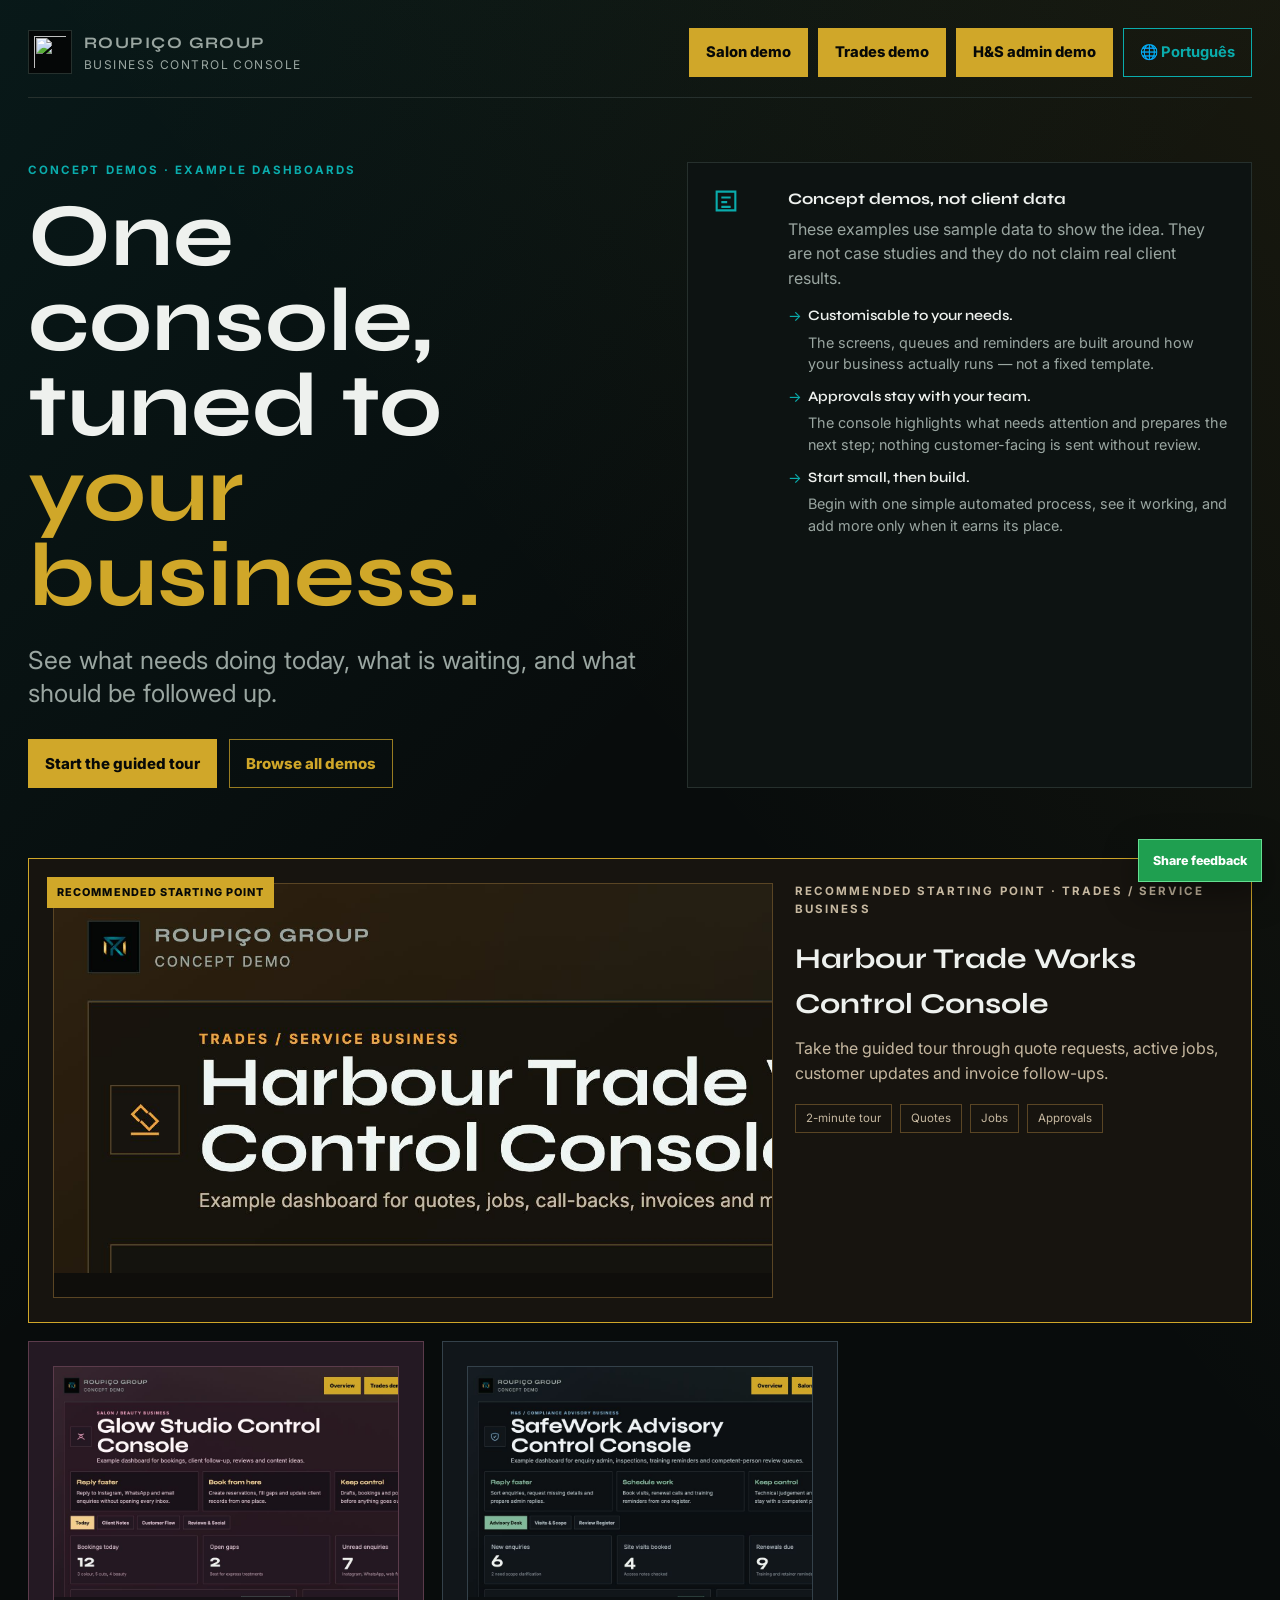
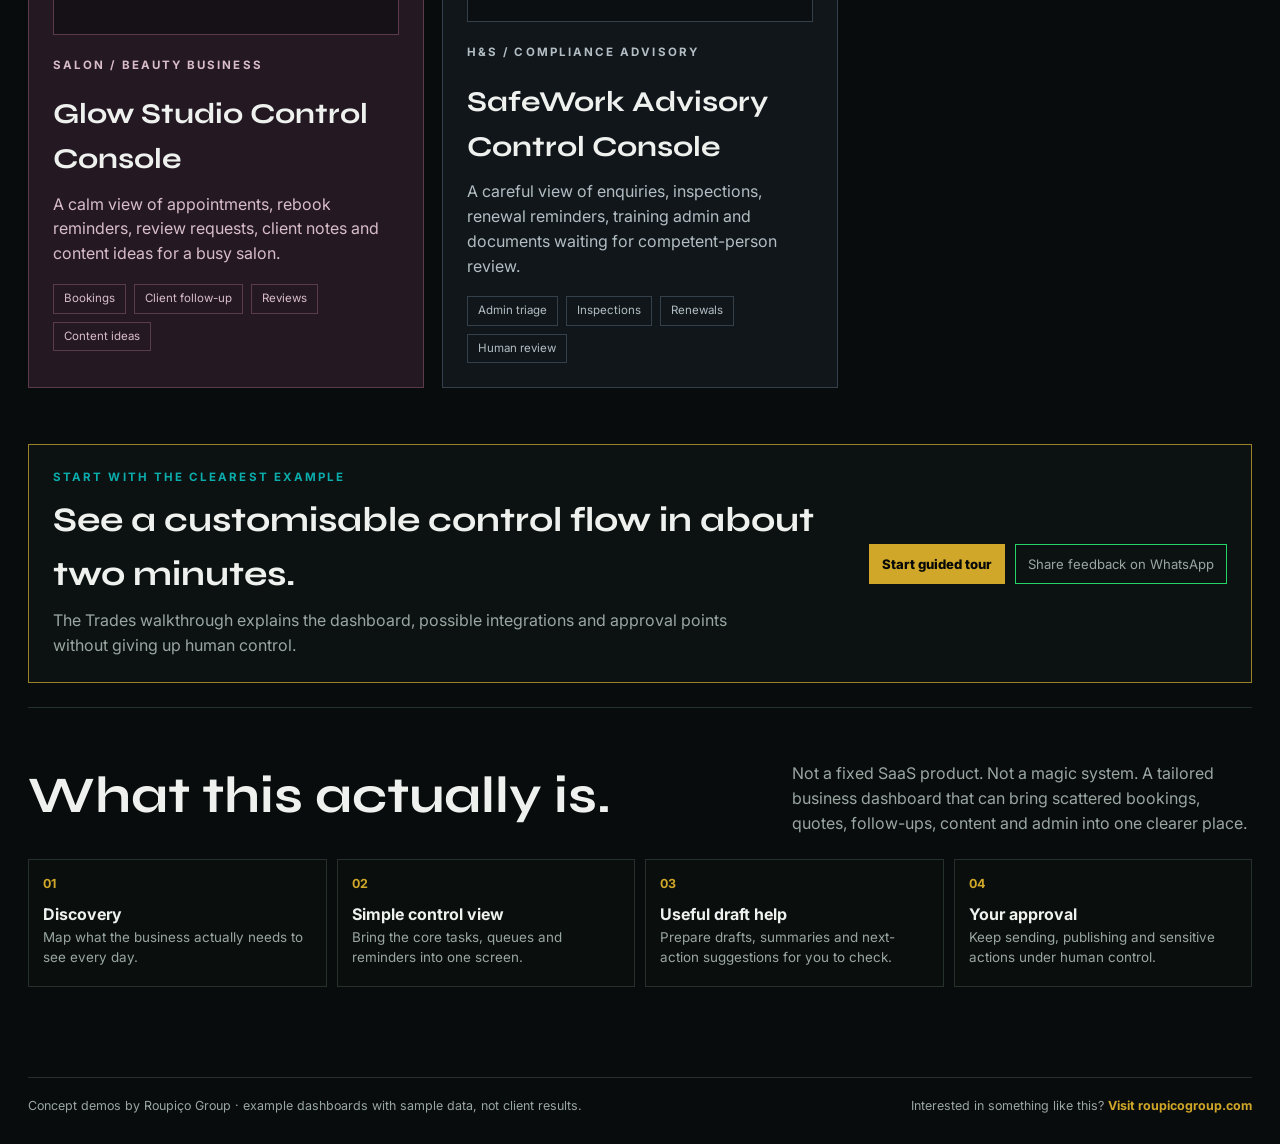
==== commit a4323d13: "Updated_Demo" ====
--- a/index.html
+++ b/index.html
@@ -4,13 +4,24 @@
   <meta charset="utf-8" />
   <meta name="viewport" content="width=device-width, initial-scale=1" />
   <meta name="robots" content="noindex,nofollow" />
+  <meta name="description" content="Explore interactive Roupiço Group concept demos for controlled business operations, approvals and follow-up workflows." />
+  <meta property="og:title" content="Business Control Console — concept demo | Roupiço Group" />
+  <meta property="og:description" content="See what needs attention, what is waiting and what comes next — with sensitive actions kept under human control." />
+  <meta property="og:type" content="website" />
+  <meta property="og:url" content="https://roupico-group.github.io/roupico-control-console-demo/" />
+  <meta property="og:image" content="https://roupico-group.github.io/roupico-control-console-demo/social-preview.png" />
+  <meta name="twitter:card" content="summary_large_image" />
+  <meta name="twitter:title" content="Business Control Console — concept demo" />
+  <meta name="twitter:description" content="Interactive concept demos for controlled business operations and follow-up workflows." />
+  <meta name="twitter:image" content="https://roupico-group.github.io/roupico-control-console-demo/social-preview.png" />
   <title>Business Control Console Concept Demos | Roupiço Group</title>
+  <link rel="icon" href="./logo-header.png" type="image/png" />
   <link rel="preconnect" href="https://fonts.googleapis.com" />
   <link rel="preconnect" href="https://fonts.gstatic.com" crossorigin />
   <link href="https://fonts.googleapis.com/css2?family=Inter:wght@400;500;600;700;800&family=Syne:wght@500;600;700&display=swap" rel="stylesheet" />
   <link rel="stylesheet" href="./styles.css" />
 </head>
-<body>
+<body data-demo-page="overview" data-demo-label="Business Control Console demos">
   <div class="shell">
     <header class="topbar">
       <a class="brand" href="./index.html" aria-label="Business Control Console overview">
@@ -32,9 +43,8 @@
           <h1>One console, tuned to <em>your business.</em></h1>
           <p class="hero-copy">See what needs doing today, what is waiting, and what should be followed up.</p>
           <div class="hero-actions">
-            <a class="button-link primary" href="./salon.html">View salon concept</a>
-            <a class="button-link" href="./trades.html">View trades concept</a>
-            <a class="button-link" href="./safety.html">View H&amp;S admin concept</a>
+            <a class="button-link primary" href="./trades.html?tour=1">Start the guided tour</a>
+            <a class="button-link" href="#demos">Browse all demos</a>
           </div>
         </div>
         <aside class="concept-note">
@@ -44,19 +54,29 @@
             <p>These examples use sample data to show the idea. They are not case studies and they do not claim real client results.</p>
             <ul class="concept-points">
               <li><strong>Customisable to your needs.</strong> The screens, queues and reminders are built around how your business actually runs — not a fixed template.</li>
-              <li><strong>As much independence as you want.</strong> Let routine steps run on their own, while anything sensitive still waits for your approval.</li>
+              <li><strong>Approvals stay with your team.</strong> The console highlights what needs attention and prepares the next step; nothing customer-facing is sent without review.</li>
               <li><strong>Start small, then build.</strong> Begin with one simple automated process, see it working, and add more only when it earns its place.</li>
             </ul>
           </div>
         </aside>
       </section>
 
-      <section class="demo-grid" aria-label="Business Control Console demos">
+      <section class="demo-grid" id="demos" aria-label="Business Control Console demos">
+        <a class="demo-card demo-card-trades featured-demo" href="./trades.html?tour=1">
+          <div class="dashboard-preview preview-image" role="img" aria-label="Preview of the Harbour Trade Works job board">
+            <img src="./preview-trades.jpg" alt="Harbour Trade Works dashboard showing job metrics and follow-up queues" />
+          </div>
+          <div>
+            <p class="kicker">Recommended starting point · Trades / service business</p>
+            <h2>Harbour Trade Works Control Console</h2>
+            <p>Take the guided tour through quote requests, active jobs, customer updates and invoice follow-ups.</p>
+            <div class="tag-row"><span class="tag">2-minute tour</span><span class="tag">Quotes</span><span class="tag">Jobs</span><span class="tag">Approvals</span></div>
+          </div>
+        </a>
+
         <a class="demo-card demo-card-salon" href="./salon.html">
-          <div class="dashboard-preview" aria-hidden="true">
-            <span class="preview-line"></span>
-            <div class="preview-bars"><span></span><span></span><span></span><span></span><span></span></div>
-            <div class="mini-flow"><span>Enquiry</span><span>Booking</span><span>Review</span></div>
+          <div class="dashboard-preview preview-image" role="img" aria-label="Preview of the Glow Studio dashboard">
+            <img src="./preview-salon.jpg" alt="Glow Studio dashboard showing appointments and client follow-ups" />
           </div>
           <div>
             <p class="kicker">Salon / beauty business</p>
@@ -71,30 +91,9 @@
           </div>
         </a>
 
-        <a class="demo-card demo-card-trades" href="./trades.html">
-          <div class="dashboard-preview" aria-hidden="true">
-            <span class="preview-line"></span>
-            <div class="preview-bars"><span></span><span></span><span></span><span></span><span></span></div>
-            <div class="mini-flow"><span>Quote</span><span>Job</span><span>Invoice</span></div>
-          </div>
-          <div>
-            <p class="kicker">Trades / service business</p>
-            <h2>Harbour Trade Works Control Console</h2>
-            <p>A practical view of quote requests, active jobs, site visits, customer updates, invoice follow-ups and supplier admin.</p>
-            <div class="tag-row">
-              <span class="tag">Quotes</span>
-              <span class="tag">Jobs</span>
-              <span class="tag">Invoices</span>
-              <span class="tag">Call-backs</span>
-            </div>
-          </div>
-        </a>
-
         <a class="demo-card demo-card-safety" href="./safety.html">
-          <div class="dashboard-preview" aria-hidden="true">
-            <span class="preview-line"></span>
-            <div class="preview-bars"><span></span><span></span><span></span><span></span><span></span></div>
-            <div class="mini-flow"><span>Enquiry</span><span>Visit</span><span>Review</span></div>
+          <div class="dashboard-preview preview-image" role="img" aria-label="Preview of the SafeWork Advisory dashboard">
+            <img src="./preview-safety.jpg" alt="SafeWork Advisory dashboard showing renewals and review queues" />
           </div>
           <div>
             <p class="kicker">H&amp;S / compliance advisory</p>
@@ -108,6 +107,11 @@
             </div>
           </div>
         </a>
+      </section>
+
+      <section class="closing-cta">
+        <div><p class="eyebrow">Start with the clearest example</p><h2>See a customisable control flow in about two minutes.</h2><p>The Trades walkthrough explains the dashboard, possible integrations and approval points without giving up human control.</p></div>
+        <div class="closing-actions"><a class="button-link primary" href="./trades.html?tour=1">Start guided tour</a><a class="button-link whatsapp-link" data-whatsapp-link href="#">Share feedback on WhatsApp</a></div>
       </section>
 
       <section class="section">
@@ -129,5 +133,6 @@
       <span>Interested in something like this? <a href="https://roupicogroup.com/">Visit roupicogroup.com</a></span>
     </footer>
   </div>
+  <script src="./demo.js" defer></script>
 </body>
 </html>
--- a/styles.css
+++ b/styles.css
@@ -14,6 +14,18 @@
   --blue: #79a7d8;
   --green: #78c6a3;
   --warning: #d8a35d;
+  --demo-bg: rgba(8, 12, 12, 0.72);
+  --demo-surface: var(--surface);
+  --demo-surface-2: var(--surface-2);
+  --demo-ink: var(--text);
+  --demo-muted: var(--muted);
+  --demo-quiet: var(--quiet);
+  --demo-line: var(--line);
+  --demo-accent: var(--teal);
+  --demo-accent-2: var(--gold);
+  --demo-accent-soft: var(--teal-soft);
+  --demo-accent-2-soft: var(--gold-soft);
+  --demo-warning: var(--warning);
   --display: "Syne", "Inter", Arial, sans-serif;
   --body: "Inter", Arial, sans-serif;
 }
@@ -38,6 +50,82 @@
   line-height: 1.55;
 }
 
+.theme-salon {
+  --demo-bg: rgba(41, 24, 33, 0.84);
+  --demo-surface: #241923;
+  --demo-surface-2: #30202c;
+  --demo-ink: #fff6f8;
+  --demo-muted: #d8bdc8;
+  --demo-quiet: #a88996;
+  --demo-line: #5b3b4b;
+  --demo-accent: #e79ab4;
+  --demo-accent-2: #f2cf8f;
+  --demo-accent-soft: rgba(231, 154, 180, 0.18);
+  --demo-accent-2-soft: rgba(242, 207, 143, 0.15);
+  --demo-warning: #f2c16d;
+  background:
+    linear-gradient(145deg, rgba(231, 154, 180, 0.16), transparent 38%),
+    linear-gradient(235deg, rgba(242, 207, 143, 0.13), transparent 36%),
+    #160f15;
+}
+
+.theme-trades {
+  --demo-bg: rgba(21, 18, 13, 0.88);
+  --demo-surface: #17140f;
+  --demo-surface-2: #231d13;
+  --demo-ink: #eef5f2;
+  --demo-muted: #c6b8a0;
+  --demo-quiet: #92846d;
+  --demo-line: #5a4524;
+  --demo-accent: #f0a23a;
+  --demo-accent-2: #59c0d3;
+  --demo-accent-soft: rgba(240, 162, 58, 0.18);
+  --demo-accent-2-soft: rgba(89, 192, 211, 0.13);
+  --demo-warning: #f0a23a;
+  background:
+    linear-gradient(145deg, rgba(240, 162, 58, 0.15), transparent 34%),
+    linear-gradient(235deg, rgba(89, 192, 211, 0.09), transparent 36%),
+    #0d0b08;
+}
+
+.theme-safety {
+  --demo-bg: rgba(12, 15, 17, 0.9);
+  --demo-surface: #11161a;
+  --demo-surface-2: #171e23;
+  --demo-ink: #f0f3f4;
+  --demo-muted: #b2bec4;
+  --demo-quiet: #7d8a91;
+  --demo-line: #34414a;
+  --demo-accent: #7aa8c7;
+  --demo-accent-2: #82b99b;
+  --demo-accent-soft: rgba(122, 168, 199, 0.16);
+  --demo-accent-2-soft: rgba(130, 185, 155, 0.13);
+  --demo-warning: #d0a66a;
+  background:
+    linear-gradient(145deg, rgba(122, 168, 199, 0.11), transparent 36%),
+    linear-gradient(235deg, rgba(130, 185, 155, 0.09), transparent 34%),
+    #090c0e;
+}
+
+.theme-realestate {
+  --demo-bg: rgba(11, 15, 22, 0.9);
+  --demo-surface: #121823;
+  --demo-surface-2: #1a2230;
+  --demo-ink: #eef2f8;
+  --demo-muted: #aeb9cc;
+  --demo-quiet: #7c879b;
+  --demo-line: #303c50;
+  --demo-accent: #6f9bd9;
+  --demo-accent-2: #e0b667;
+  --demo-accent-soft: rgba(111, 155, 217, 0.18);
+  --demo-accent-2-soft: rgba(224, 182, 103, 0.13);
+  --demo-warning: #e0b667;
+  background:
+    linear-gradient(145deg, rgba(111, 155, 217, 0.14), transparent 36%),
+    linear-gradient(235deg, rgba(224, 182, 103, 0.10), transparent 34%),
+    #090c12;
+}
+
 a {
   color: inherit;
 }
@@ -115,8 +203,42 @@
   text-decoration: none;
 }
 
+.top-links a {
+  background: var(--gold);
+  border-color: var(--gold);
+  color: #070908;
+  font-size: 0.92rem;
+  font-weight: 800;
+  padding: 12px 16px;
+}
+
 .top-links a:hover,
 .button-link:hover {
+  border-color: var(--teal);
+  color: var(--text);
+}
+
+.top-links a:hover,
+.top-links a:focus {
+  background: #e1bb3f;
+  border-color: #e1bb3f;
+  color: #070908;
+}
+
+.top-links a.lang-link {
+  background: transparent;
+  border-color: var(--teal);
+  color: var(--teal);
+  font-weight: 700;
+}
+
+.top-links a.lang-link::before {
+  content: "\1F310\00A0";
+}
+
+.top-links a.lang-link:hover,
+.top-links a.lang-link:focus {
+  background: var(--teal-soft);
   border-color: var(--teal);
   color: var(--text);
 }
@@ -159,8 +281,9 @@
 
 .hero-copy {
   color: var(--muted);
-  font-size: 1.02rem;
-  max-width: 780px;
+  font-size: clamp(1.18rem, 2.2vw, 1.55rem);
+  line-height: 1.35;
+  max-width: 680px;
 }
 
 .hero-actions {
@@ -168,6 +291,21 @@
   flex-wrap: wrap;
   gap: 12px;
   margin-top: 28px;
+}
+
+.hero-actions .button-link {
+  border-color: rgba(208, 167, 41, 0.72);
+  color: var(--gold);
+  font-size: 0.94rem;
+  font-weight: 800;
+  padding: 12px 16px;
+}
+
+.hero-actions .button-link:hover,
+.hero-actions .button-link:focus {
+  background: var(--gold-soft);
+  border-color: var(--gold);
+  color: var(--text);
 }
 
 .button-link.primary {
@@ -177,6 +315,13 @@
   font-weight: 800;
 }
 
+.button-link.primary:hover,
+.button-link.primary:focus {
+  background: #e1bb3f;
+  border-color: #e1bb3f;
+  color: #070908;
+}
+
 .concept-note {
   background: var(--surface);
   border: 1px solid var(--line);
@@ -189,9 +334,13 @@
 .concept-note svg,
 .icon-tile svg,
 .panel-title svg {
-  color: var(--teal);
+  color: var(--demo-accent);
   height: 28px;
   width: 28px;
+}
+
+.concept-note svg {
+  color: var(--teal);
 }
 
 .concept-note strong {
@@ -241,8 +390,8 @@
 }
 
 .demo-card {
-  background: var(--surface);
-  border: 1px solid var(--line);
+  background: var(--demo-surface);
+  border: 1px solid var(--demo-line);
   display: grid;
   gap: 22px;
   grid-template-columns: 1fr;
@@ -253,13 +402,53 @@
 }
 
 .demo-card:hover {
-  border-color: rgba(10, 172, 172, 0.65);
+  border-color: color-mix(in srgb, var(--demo-accent) 70%, transparent);
+}
+
+.demo-card-salon {
+  --demo-surface: #241923;
+  --demo-surface-2: #30202c;
+  --demo-muted: #d8bdc8;
+  --demo-quiet: #a88996;
+  --demo-line: #5b3b4b;
+  --demo-accent: #e79ab4;
+  --demo-accent-2: #f2cf8f;
+}
+
+.demo-card-trades {
+  --demo-surface: #17140f;
+  --demo-surface-2: #231d13;
+  --demo-muted: #c6b8a0;
+  --demo-quiet: #92846d;
+  --demo-line: #5a4524;
+  --demo-accent: #f0a23a;
+  --demo-accent-2: #59c0d3;
+}
+
+.demo-card-safety {
+  --demo-surface: #11161a;
+  --demo-surface-2: #171e23;
+  --demo-muted: #b2bec4;
+  --demo-quiet: #7d8a91;
+  --demo-line: #34414a;
+  --demo-accent: #7aa8c7;
+  --demo-accent-2: #82b99b;
+}
+
+.demo-card-realestate {
+  --demo-surface: #121823;
+  --demo-surface-2: #1a2230;
+  --demo-muted: #aeb9cc;
+  --demo-quiet: #7c879b;
+  --demo-line: #303c50;
+  --demo-accent: #6f9bd9;
+  --demo-accent-2: #e0b667;
 }
 
 .dashboard-preview {
   align-self: stretch;
-  background: #070a0a;
-  border: 1px solid var(--line);
+  background: color-mix(in srgb, var(--demo-surface) 58%, #030505);
+  border: 1px solid var(--demo-line);
   display: grid;
   gap: 12px;
   grid-template-rows: auto 1fr auto;
@@ -268,7 +457,7 @@
 }
 
 .preview-line {
-  background: var(--surface-2);
+  background: var(--demo-surface-2);
   height: 8px;
 }
 
@@ -280,7 +469,7 @@
 }
 
 .preview-bars span {
-  background: linear-gradient(to top, var(--teal), var(--gold));
+  background: linear-gradient(to top, var(--demo-accent), var(--demo-accent-2));
   display: block;
   min-height: 42px;
 }
@@ -297,8 +486,8 @@
 }
 
 .mini-flow span {
-  border: 1px solid var(--line);
-  color: var(--quiet);
+  border: 1px solid var(--demo-line);
+  color: var(--demo-quiet);
   font-size: 0.66rem;
   padding: 8px;
   text-align: center;
@@ -310,7 +499,7 @@
 }
 
 .demo-card p {
-  color: var(--muted);
+  color: var(--demo-muted);
   margin: 0 0 18px;
 }
 
@@ -322,8 +511,8 @@
 
 .tag,
 .status-pill {
-  border: 1px solid var(--line);
-  color: var(--muted);
+  border: 1px solid var(--demo-line);
+  color: var(--demo-muted);
   display: inline-flex;
   font-size: 0.72rem;
   gap: 6px;
@@ -337,8 +526,8 @@
 }
 
 .status-pill.warn {
-  border-color: rgba(216, 163, 93, 0.7);
-  color: var(--warning);
+  border-color: color-mix(in srgb, var(--demo-warning) 70%, transparent);
+  color: var(--demo-warning);
 }
 
 .section {
@@ -366,8 +555,8 @@
 }
 
 .dashboard-shell {
-  background: rgba(8, 12, 12, 0.72);
-  border: 1px solid var(--line);
+  background: var(--demo-bg);
+  border: 1px solid var(--demo-line);
   padding: 18px;
 }
 
@@ -381,8 +570,8 @@
 
 .icon-tile {
   align-items: center;
-  background: var(--surface);
-  border: 1px solid var(--line);
+  background: var(--demo-surface);
+  border: 1px solid var(--demo-line);
   display: flex;
   height: 58px;
   justify-content: center;
@@ -394,8 +583,48 @@
 }
 
 .business-head p {
-  color: var(--muted);
+  color: var(--demo-muted);
   margin: 4px 0 0;
+}
+
+.theme-salon .business-head h1,
+.theme-trades .business-head h1,
+.theme-safety .business-head h1 {
+  color: var(--demo-ink);
+}
+
+.theme-salon .business-head .eyebrow,
+.theme-trades .business-head .eyebrow,
+.theme-safety .business-head .eyebrow {
+  color: var(--demo-accent);
+}
+
+.help-strip {
+  display: grid;
+  gap: 12px;
+  grid-template-columns: repeat(3, 1fr);
+  margin: 0 0 14px;
+}
+
+.help-item {
+  background: color-mix(in srgb, var(--demo-surface) 68%, #030505);
+  border: 1px solid var(--demo-line);
+  min-height: 112px;
+  padding: 16px;
+}
+
+.help-item strong {
+  color: var(--demo-accent-2);
+  display: block;
+  font-family: var(--display);
+  font-size: 1.1rem;
+  margin-bottom: 6px;
+}
+
+.help-item span {
+  color: var(--demo-muted);
+  display: block;
+  font-size: 0.9rem;
 }
 
 .tabs {
@@ -406,17 +635,17 @@
 }
 
 .tabs button {
-  background: var(--surface);
-  border: 1px solid var(--line);
-  color: var(--muted);
+  background: var(--demo-surface);
+  border: 1px solid var(--demo-line);
+  color: var(--demo-muted);
   cursor: pointer;
   font: 700 0.8rem var(--body);
   padding: 10px 13px;
 }
 
 .tabs button.active {
-  background: var(--gold);
-  border-color: var(--gold);
+  background: var(--demo-accent-2);
+  border-color: var(--demo-accent-2);
   color: #070908;
 }
 
@@ -435,8 +664,8 @@
 }
 
 .panel {
-  background: var(--surface);
-  border: 1px solid var(--line);
+  background: var(--demo-surface);
+  border: 1px solid var(--demo-line);
   min-height: 120px;
   padding: 18px;
 }
@@ -475,12 +704,12 @@
 
 .metric span,
 .muted {
-  color: var(--muted);
+  color: var(--demo-muted);
 }
 
 .metric small,
 .fine {
-  color: var(--quiet);
+  color: var(--demo-quiet);
   font-size: 0.72rem;
 }
 
@@ -491,8 +720,8 @@
 }
 
 .calendar-strip span {
-  background: #070a0a;
-  border: 1px solid var(--line);
+  background: color-mix(in srgb, var(--demo-surface) 68%, #030505);
+  border: 1px solid var(--demo-line);
   min-height: 82px;
   padding: 10px;
 }
@@ -503,13 +732,13 @@
 }
 
 .calendar-strip small {
-  color: var(--muted);
+  color: var(--demo-muted);
   margin-top: 12px;
 }
 
 .calendar-strip .active {
-  border-color: var(--teal);
-  box-shadow: inset 0 -4px 0 var(--teal);
+  border-color: var(--demo-accent);
+  box-shadow: inset 0 -4px 0 var(--demo-accent);
 }
 
 .lane-list {
@@ -519,21 +748,29 @@
 
 .lane {
   align-items: center;
-  background: #070a0a;
-  border: 1px solid var(--line);
+  background: color-mix(in srgb, var(--demo-surface) 68%, #030505);
+  border: 1px solid var(--demo-line);
   display: grid;
   gap: 12px;
   grid-template-columns: 1fr auto;
   padding: 12px;
 }
 
+.lane-actions {
+  align-items: center;
+  display: flex;
+  flex-wrap: wrap;
+  gap: 8px;
+  justify-content: flex-end;
+}
+
 .lane strong,
 .lane span {
   display: block;
 }
 
 .lane span {
-  color: var(--muted);
+  color: var(--demo-muted);
   font-size: 0.82rem;
 }
 
@@ -546,14 +783,14 @@
 }
 
 .chart-bars div {
-  background: linear-gradient(to top, rgba(10, 172, 172, 0.95), rgba(208, 167, 41, 0.8));
+  background: linear-gradient(to top, var(--demo-accent), var(--demo-accent-2));
   min-height: 42px;
   position: relative;
 }
 
 .chart-bars div::after {
   bottom: -28px;
-  color: var(--muted);
+  color: var(--demo-muted);
   content: attr(data-label);
   font-size: 0.68rem;
   left: 0;
@@ -563,7 +800,7 @@
 .donut {
   --value: 72%;
   align-items: center;
-  background: conic-gradient(var(--teal) var(--value), #1b2522 0);
+  background: conic-gradient(var(--demo-accent) var(--value), color-mix(in srgb, var(--demo-line) 50%, #101414) 0);
   border-radius: 50%;
   display: flex;
   height: 168px;
@@ -574,9 +811,9 @@
 
 .donut::before {
   align-items: center;
-  background: var(--surface);
+  background: var(--demo-surface);
   border-radius: 50%;
-  color: var(--text);
+  color: var(--demo-ink);
   content: attr(data-label);
   display: flex;
   font-family: var(--display);
@@ -593,28 +830,28 @@
 }
 
 .workflow-step {
-  background: #070a0a;
-  border: 1px solid var(--line);
+  background: color-mix(in srgb, var(--demo-surface) 68%, #030505);
+  border: 1px solid var(--demo-line);
   min-height: 128px;
   padding: 14px;
 }
 
 .workflow-step b {
-  color: var(--gold);
+  color: var(--demo-accent-2);
   display: block;
   font-size: 0.78rem;
   margin-bottom: 8px;
 }
 
 .workflow-step span {
-  color: var(--muted);
+  color: var(--demo-muted);
   display: block;
   font-size: 0.84rem;
 }
 
 .assistant-strip {
-  background: linear-gradient(135deg, var(--teal-soft), var(--gold-soft));
-  border: 1px solid rgba(10, 172, 172, 0.4);
+  background: linear-gradient(135deg, var(--demo-accent-soft), var(--demo-accent-2-soft));
+  border: 1px solid color-mix(in srgb, var(--demo-accent) 45%, transparent);
 }
 
 .assistant-strip .panel-title {
@@ -622,14 +859,14 @@
 }
 
 .assistant-strip p {
-  color: var(--text);
+  color: var(--demo-ink);
   margin: 0;
 }
 
 .draft-box {
-  background: #070a0a;
-  border-left: 3px solid var(--gold);
-  color: var(--muted);
+  background: color-mix(in srgb, var(--demo-surface) 68%, #030505);
+  border-left: 3px solid var(--demo-accent-2);
+  color: var(--demo-muted);
   margin-top: 12px;
   padding: 14px;
 }
@@ -642,15 +879,15 @@
 
 .proof-item {
   align-items: center;
-  background: #070a0a;
-  border: 1px solid var(--line);
+  background: color-mix(in srgb, var(--demo-surface) 68%, #030505);
+  border: 1px solid var(--demo-line);
   display: flex;
   gap: 10px;
   padding: 12px;
 }
 
 .proof-dot {
-  background: var(--teal);
+  background: var(--demo-accent);
   display: inline-block;
   height: 10px;
   width: 10px;
@@ -663,33 +900,137 @@
 }
 
 .quote-stage {
-  background: #070a0a;
-  border: 1px solid var(--line);
+  background: color-mix(in srgb, var(--demo-surface) 68%, #030505);
+  border: 1px solid var(--demo-line);
   min-height: 190px;
   padding: 12px;
 }
 
 .quote-stage h3 {
-  color: var(--muted);
+  color: var(--demo-muted);
   font-size: 0.78rem;
   margin-bottom: 12px;
   text-transform: uppercase;
 }
 
 .job-card {
-  background: var(--surface-2);
-  border-left: 3px solid var(--teal);
+  background: var(--demo-surface-2);
+  border-left: 3px solid var(--demo-accent);
   font-size: 0.82rem;
   margin-bottom: 8px;
   padding: 10px;
 }
 
+.job-card strong,
+.job-card span {
+  display: block;
+}
+
+.job-card span {
+  color: var(--demo-muted);
+  margin-top: 4px;
+}
+
+.job-card button {
+  margin-top: 10px;
+}
+
+.client-search-panel {
+  display: grid;
+  gap: 16px;
+}
+
+.client-search {
+  display: grid;
+  gap: 8px;
+}
+
+.client-search span {
+  color: var(--demo-muted);
+  font-size: 0.82rem;
+  font-weight: 800;
+  text-transform: uppercase;
+}
+
+.client-search input {
+  background: color-mix(in srgb, var(--demo-surface) 72%, #030505);
+  border: 1px solid var(--demo-line);
+  color: var(--demo-ink);
+  font: 700 1rem var(--body);
+  min-height: 46px;
+  padding: 0 13px;
+  width: 100%;
+}
+
+.client-search input:focus {
+  border-color: var(--demo-accent);
+  outline: 2px solid var(--demo-accent-soft);
+}
+
+.client-profile {
+  align-items: center;
+  background: color-mix(in srgb, var(--demo-surface) 68%, #030505);
+  border: 1px solid var(--demo-line);
+  display: flex;
+  gap: 14px;
+  justify-content: space-between;
+  padding: 16px;
+}
+
+.client-profile h3 {
+  color: var(--demo-ink);
+  font-size: 1.35rem;
+  margin: 2px 0;
+}
+
+.client-profile p {
+  color: var(--demo-muted);
+  margin: 0;
+}
+
+.profile-actions {
+  display: flex;
+  flex-wrap: wrap;
+  gap: 8px;
+  justify-content: flex-end;
+}
+
+.note-grid {
+  display: grid;
+  gap: 10px;
+  grid-template-columns: repeat(2, 1fr);
+}
+
+.note-grid div {
+  background: color-mix(in srgb, var(--demo-surface) 68%, #030505);
+  border: 1px solid var(--demo-line);
+  min-height: 118px;
+  padding: 14px;
+}
+
+.note-grid strong,
+.note-grid span {
+  display: block;
+}
+
+.note-grid strong {
+  color: var(--demo-accent-2);
+  font-size: 0.78rem;
+  margin-bottom: 8px;
+  text-transform: uppercase;
+}
+
+.note-grid span {
+  color: var(--demo-muted);
+  font-size: 0.9rem;
+}
+
 .money-row {
   align-items: center;
-  border-bottom: 1px solid var(--line);
+  border-bottom: 1px solid var(--demo-line);
   display: grid;
   gap: 10px;
-  grid-template-columns: 1fr auto;
+  grid-template-columns: 1fr auto auto;
   padding: 12px 0;
 }
 
@@ -699,7 +1040,7 @@
 
 .metric strong.cash,
 .money-row strong.cash {
-  color: var(--gold);
+  color: var(--demo-accent-2);
 }
 
 .cash-figs {
@@ -711,6 +1052,196 @@
 .fine {
   display: block;
   margin: 12px 0 0;
+}
+
+.action-row {
+  display: flex;
+  flex-wrap: wrap;
+  gap: 8px;
+  margin-top: 14px;
+}
+
+.action-row button,
+.lane-actions button,
+.job-card button,
+.money-row button,
+.client-table button,
+.profile-actions button {
+  background: var(--demo-accent-2);
+  border: 1px solid var(--demo-accent-2);
+  color: #070908;
+  cursor: pointer;
+  font: 800 0.74rem var(--body);
+  line-height: 1;
+  padding: 9px 10px;
+}
+
+.action-row button:first-child,
+.lane-actions button:first-of-type,
+.job-card button,
+.money-row button,
+.client-table button,
+.profile-actions button:first-child {
+  background: var(--demo-accent);
+  border-color: var(--demo-accent);
+}
+
+.action-row button:hover,
+.action-row button:focus,
+.lane-actions button:hover,
+.lane-actions button:focus,
+.job-card button:hover,
+.job-card button:focus,
+.money-row button:hover,
+.money-row button:focus,
+.client-table button:hover,
+.client-table button:focus,
+.profile-actions button:hover,
+.profile-actions button:focus {
+  filter: brightness(1.08);
+}
+
+.client-table {
+  border: 1px solid var(--demo-line);
+  display: grid;
+}
+
+.client-row {
+  align-items: center;
+  background: color-mix(in srgb, var(--demo-surface) 68%, #030505);
+  border-bottom: 1px solid var(--demo-line);
+  display: grid;
+  gap: 12px;
+  grid-template-columns: 1fr 1.4fr 1.2fr auto;
+  padding: 12px;
+}
+
+.client-row:last-child {
+  border-bottom: 0;
+}
+
+.client-row span {
+  color: var(--demo-muted);
+  font-size: 0.84rem;
+}
+
+.client-row strong {
+  color: var(--demo-ink);
+  display: block;
+}
+
+.client-row small {
+  color: var(--demo-quiet);
+  display: block;
+}
+
+.client-head {
+  background: var(--demo-surface-2);
+  font-weight: 800;
+  text-transform: uppercase;
+}
+
+.portal-link {
+  border: 1px solid var(--demo-line);
+  color: var(--demo-accent);
+  font-size: 0.72rem;
+  font-weight: 700;
+  line-height: 1;
+  padding: 8px 10px;
+  text-decoration: none;
+}
+
+.portal-link:hover,
+.portal-link:focus {
+  border-color: var(--demo-accent);
+  color: var(--demo-ink);
+}
+
+.email-list {
+  display: grid;
+  gap: 10px;
+}
+
+.email-item {
+  background: color-mix(in srgb, var(--demo-surface) 68%, #030505);
+  border: 1px solid var(--demo-line);
+  border-left: 3px solid var(--demo-line);
+  color: var(--demo-ink);
+  cursor: pointer;
+  font: inherit;
+  padding: 12px;
+  text-align: left;
+}
+
+.email-item strong,
+.email-item span {
+  display: block;
+}
+
+.email-item span {
+  color: var(--demo-muted);
+  font-size: 0.82rem;
+  margin-top: 4px;
+}
+
+.email-item.active {
+  border-color: var(--demo-accent);
+  border-left-color: var(--demo-accent-2);
+}
+
+.email-item:hover,
+.email-item:focus {
+  border-color: var(--demo-accent);
+}
+
+.email-compose {
+  display: grid;
+  gap: 0;
+}
+
+.email-meta {
+  display: grid;
+  gap: 10px;
+  margin-bottom: 12px;
+}
+
+.email-field {
+  align-items: baseline;
+  background: color-mix(in srgb, var(--demo-surface) 68%, #030505);
+  border: 1px solid var(--demo-line);
+  display: grid;
+  gap: 12px;
+  grid-template-columns: 72px 1fr;
+  padding: 10px 12px;
+}
+
+.email-field span {
+  color: var(--demo-muted);
+  font-size: 0.7rem;
+  letter-spacing: 0.08em;
+  text-transform: uppercase;
+}
+
+.email-field strong {
+  color: var(--demo-ink);
+  font-weight: 600;
+}
+
+.email-body {
+  background: var(--demo-surface-2);
+  border: 1px solid var(--demo-line);
+  color: var(--demo-muted);
+  line-height: 1.6;
+  min-height: 150px;
+  padding: 14px;
+  white-space: pre-line;
+}
+
+.email-sent {
+  border: 1px solid rgba(120, 198, 163, 0.6);
+  color: var(--green);
+  margin-top: 12px;
+  padding: 10px 12px;
 }
 
 .footer {
@@ -769,8 +1300,16 @@
 
   .workflow-map,
   .quote-pipeline,
-  .calendar-strip {
+  .calendar-strip,
+  .help-strip,
+  .client-row,
+  .note-grid {
     grid-template-columns: repeat(2, 1fr);
+  }
+
+  .client-row span:first-child,
+  .client-row span:last-child {
+    grid-column: span 2;
   }
 }
 
@@ -788,14 +1327,45 @@
   .workflow-map,
   .quote-pipeline,
   .calendar-strip,
-  .cash-figs {
+  .cash-figs,
+  .help-strip,
+  .client-row,
+  .client-profile,
+  .note-grid,
+  .money-row {
     grid-template-columns: 1fr;
+  }
+
+  .client-profile {
+    align-items: flex-start;
+    display: grid;
+  }
+
+  .profile-actions {
+    justify-content: flex-start;
+  }
+
+  .help-item {
+    min-height: auto;
+  }
+
+  .client-row span:first-child,
+  .client-row span:last-child {
+    grid-column: auto;
   }
 
   .screen-grid {
     display: block;
   }
 
+  .lane {
+    grid-template-columns: 1fr;
+  }
+
+  .lane-actions {
+    justify-content: flex-start;
+  }
+
   .panel {
     margin-bottom: 14px;
   }
@@ -804,3 +1374,386 @@
     min-height: 160px;
   }
 }
+
+/* Guided-demo layer */
+.nav-toggle {
+  display: none;
+}
+
+.featured-demo {
+  border-color: var(--gold);
+  grid-column: 1 / -1;
+  grid-template-columns: minmax(320px, 1.25fr) minmax(280px, 0.75fr);
+  position: relative;
+}
+
+.featured-demo::before {
+  background: var(--gold);
+  color: #070908;
+  content: "Recommended starting point";
+  font-size: 0.68rem;
+  font-weight: 800;
+  left: 18px;
+  letter-spacing: 0.1em;
+  padding: 7px 10px;
+  position: absolute;
+  text-transform: uppercase;
+  top: 18px;
+  z-index: 2;
+}
+
+.preview-image {
+  overflow: hidden;
+  padding: 0;
+}
+
+.preview-image img {
+  display: block;
+  height: 100%;
+  min-height: 230px;
+  object-fit: cover;
+  object-position: top left;
+  width: 100%;
+}
+
+.featured-demo .preview-image img {
+  min-height: 330px;
+}
+
+.tour-launch,
+.closing-cta {
+  align-items: center;
+  background: color-mix(in srgb, var(--demo-surface, var(--surface)) 90%, #030505);
+  border: 1px solid var(--demo-line, var(--line));
+  display: grid;
+  gap: 28px;
+  grid-template-columns: 1fr auto;
+  margin: 24px 0;
+  padding: 24px;
+}
+
+.closing-cta {
+  border-color: color-mix(in srgb, var(--gold) 68%, var(--line));
+  margin-top: 42px;
+}
+
+.tour-launch h2,
+.closing-cta h2 {
+  font-size: clamp(1.45rem, 2.7vw, 2.25rem);
+}
+
+.tour-launch p,
+.closing-cta p {
+  color: var(--demo-muted, var(--muted));
+  margin: 7px 0 0;
+  max-width: 720px;
+}
+
+.tour-launch .eyebrow,
+.closing-cta .eyebrow {
+  color: var(--demo-accent, var(--teal));
+  margin: 0 0 7px;
+}
+
+.tour-launch-actions,
+.closing-actions {
+  display: flex;
+  flex-wrap: wrap;
+  gap: 10px;
+  justify-content: flex-end;
+}
+
+button.button-link {
+  cursor: pointer;
+  font-family: inherit;
+}
+
+.whatsapp-link {
+  border-color: #25d366;
+}
+
+.floating-feedback {
+  background: #1f9f50;
+  border: 1px solid #64df91;
+  bottom: 18px;
+  box-shadow: 0 12px 34px rgba(0, 0, 0, 0.4);
+  color: #fff;
+  font-size: 0.78rem;
+  font-weight: 800;
+  padding: 11px 14px;
+  position: fixed;
+  right: 18px;
+  text-decoration: none;
+  z-index: 900;
+}
+
+.floating-feedback:hover,
+.floating-feedback:focus {
+  background: #25b860;
+  outline: 2px solid #fff;
+  outline-offset: 3px;
+}
+
+.demo-toast {
+  background: var(--demo-ink, var(--text));
+  bottom: 72px;
+  box-shadow: 0 14px 40px rgba(0, 0, 0, 0.5);
+  color: var(--demo-surface, var(--surface));
+  font-size: 0.85rem;
+  font-weight: 800;
+  left: 50%;
+  max-width: min(420px, calc(100vw - 36px));
+  opacity: 0;
+  padding: 12px 16px;
+  pointer-events: none;
+  position: fixed;
+  transform: translate(-50%, 12px);
+  transition: opacity 180ms ease, transform 180ms ease;
+  z-index: 1200;
+}
+
+.demo-toast.show {
+  opacity: 1;
+  transform: translate(-50%, 0);
+}
+
+button.action-complete,
+button.action-complete:disabled {
+  background: rgba(120, 198, 163, 0.16);
+  border-color: var(--green);
+  color: var(--green);
+  opacity: 1;
+}
+
+button.preview-only:disabled {
+  cursor: not-allowed;
+  filter: saturate(0.35);
+  opacity: 0.48;
+}
+
+.tour-overlay {
+  background: none;
+  pointer-events: none;
+  position: static;
+}
+
+.tour-overlay::before {
+  background: rgba(2, 5, 5, 0.78);
+  content: "";
+  inset: 0;
+  pointer-events: none;
+  position: fixed;
+  z-index: 1000;
+}
+
+.tour-overlay[hidden] {
+  display: none;
+}
+
+.tour-dialog {
+  background: #111917;
+  border: 1px solid var(--gold);
+  bottom: 24px;
+  box-shadow: 0 20px 60px rgba(0, 0, 0, 0.62);
+  color: var(--text);
+  left: 50%;
+  max-width: 620px;
+  padding: 22px;
+  pointer-events: auto;
+  position: fixed;
+  transform: translateX(-50%);
+  width: calc(100vw - 36px);
+  z-index: 1003;
+}
+
+.tour-progress {
+  color: var(--gold);
+  font-size: 0.72rem;
+  font-weight: 800;
+  letter-spacing: 0.1em;
+  margin: 0 0 7px;
+  text-transform: uppercase;
+}
+
+.tour-dialog h2 {
+  font-size: clamp(1.35rem, 3vw, 1.85rem);
+}
+
+.tour-copy {
+  color: var(--muted);
+  margin: 8px 0 18px;
+}
+
+.tour-actions {
+  display: flex;
+  gap: 8px;
+  justify-content: flex-end;
+}
+
+.tour-actions button,
+.tour-feedback {
+  background: transparent;
+  border: 1px solid var(--line);
+  color: var(--text);
+  cursor: pointer;
+  font: inherit;
+  font-size: 0.8rem;
+  font-weight: 700;
+  padding: 9px 12px;
+  text-decoration: none;
+}
+
+.tour-feedback {
+  border-color: #25d366;
+}
+
+.tour-actions button.primary {
+  background: var(--gold);
+  border-color: var(--gold);
+  color: #070908;
+}
+
+.tour-actions button:disabled {
+  opacity: 0.35;
+}
+
+.tour-highlight {
+  box-shadow: 0 0 0 3px var(--gold), 0 18px 65px rgba(208, 167, 41, 0.28);
+  position: relative;
+  z-index: 1002;
+}
+
+@media (max-width: 980px) {
+  .topbar {
+    align-items: center;
+    flex-direction: row;
+    min-height: 66px;
+    position: relative;
+  }
+
+  .brand {
+    min-width: 0;
+  }
+
+  .brand span {
+    overflow: hidden;
+    text-overflow: ellipsis;
+    white-space: nowrap;
+  }
+
+  .nav-toggle {
+    background: var(--gold);
+    border: 1px solid var(--gold);
+    color: #070908;
+    cursor: pointer;
+    display: block;
+    font: inherit;
+    font-size: 0.78rem;
+    font-weight: 800;
+    padding: 10px 13px;
+  }
+
+  .nav-menu {
+    background: #0d1312;
+    border: 1px solid var(--line);
+    box-shadow: 0 14px 32px rgba(0, 0, 0, 0.5);
+    display: none;
+    gap: 8px;
+    padding: 10px;
+    position: absolute;
+    right: 0;
+    top: calc(100% + 8px);
+    width: min(300px, calc(100vw - 36px));
+    z-index: 850;
+  }
+
+  .nav-menu.open {
+    display: grid;
+  }
+
+  .nav-menu a {
+    text-align: left;
+  }
+
+  .featured-demo,
+  .tour-launch,
+  .closing-cta {
+    grid-template-columns: 1fr;
+  }
+
+  .tour-launch-actions,
+  .closing-actions {
+    justify-content: flex-start;
+  }
+
+  .hero {
+    padding-top: 38px;
+  }
+}
+
+@media (max-width: 640px) {
+  .topbar {
+    padding-bottom: 12px;
+  }
+
+  .brand-logo {
+    height: 38px;
+    width: 38px;
+  }
+
+  .brand strong {
+    font-size: 0.76rem;
+    letter-spacing: 0.04em;
+    white-space: nowrap;
+  }
+
+  .brand span {
+    font-size: 0.62rem;
+    letter-spacing: 0.08em;
+    max-width: 190px;
+  }
+
+  .hero {
+    gap: 22px;
+    padding: 30px 0 28px;
+  }
+
+  .hero-copy {
+    font-size: 1.05rem;
+  }
+
+  .featured-demo::before {
+    left: 10px;
+    top: 10px;
+  }
+
+  .featured-demo .preview-image img,
+  .preview-image img {
+    min-height: 200px;
+  }
+
+  .tour-launch,
+  .closing-cta {
+    padding: 18px;
+  }
+
+  .tour-actions {
+    display: grid;
+    grid-template-columns: 1fr 1fr;
+  }
+
+  .tour-actions [data-tour-next] {
+    grid-column: 1 / -1;
+    grid-row: 1;
+  }
+
+  .floating-feedback {
+    bottom: 12px;
+    right: 12px;
+  }
+}
+
+@media (prefers-reduced-motion: reduce) {
+  html { scroll-behavior: auto; }
+  *, *::before, *::after { transition-duration: 0.01ms !important; }
+}
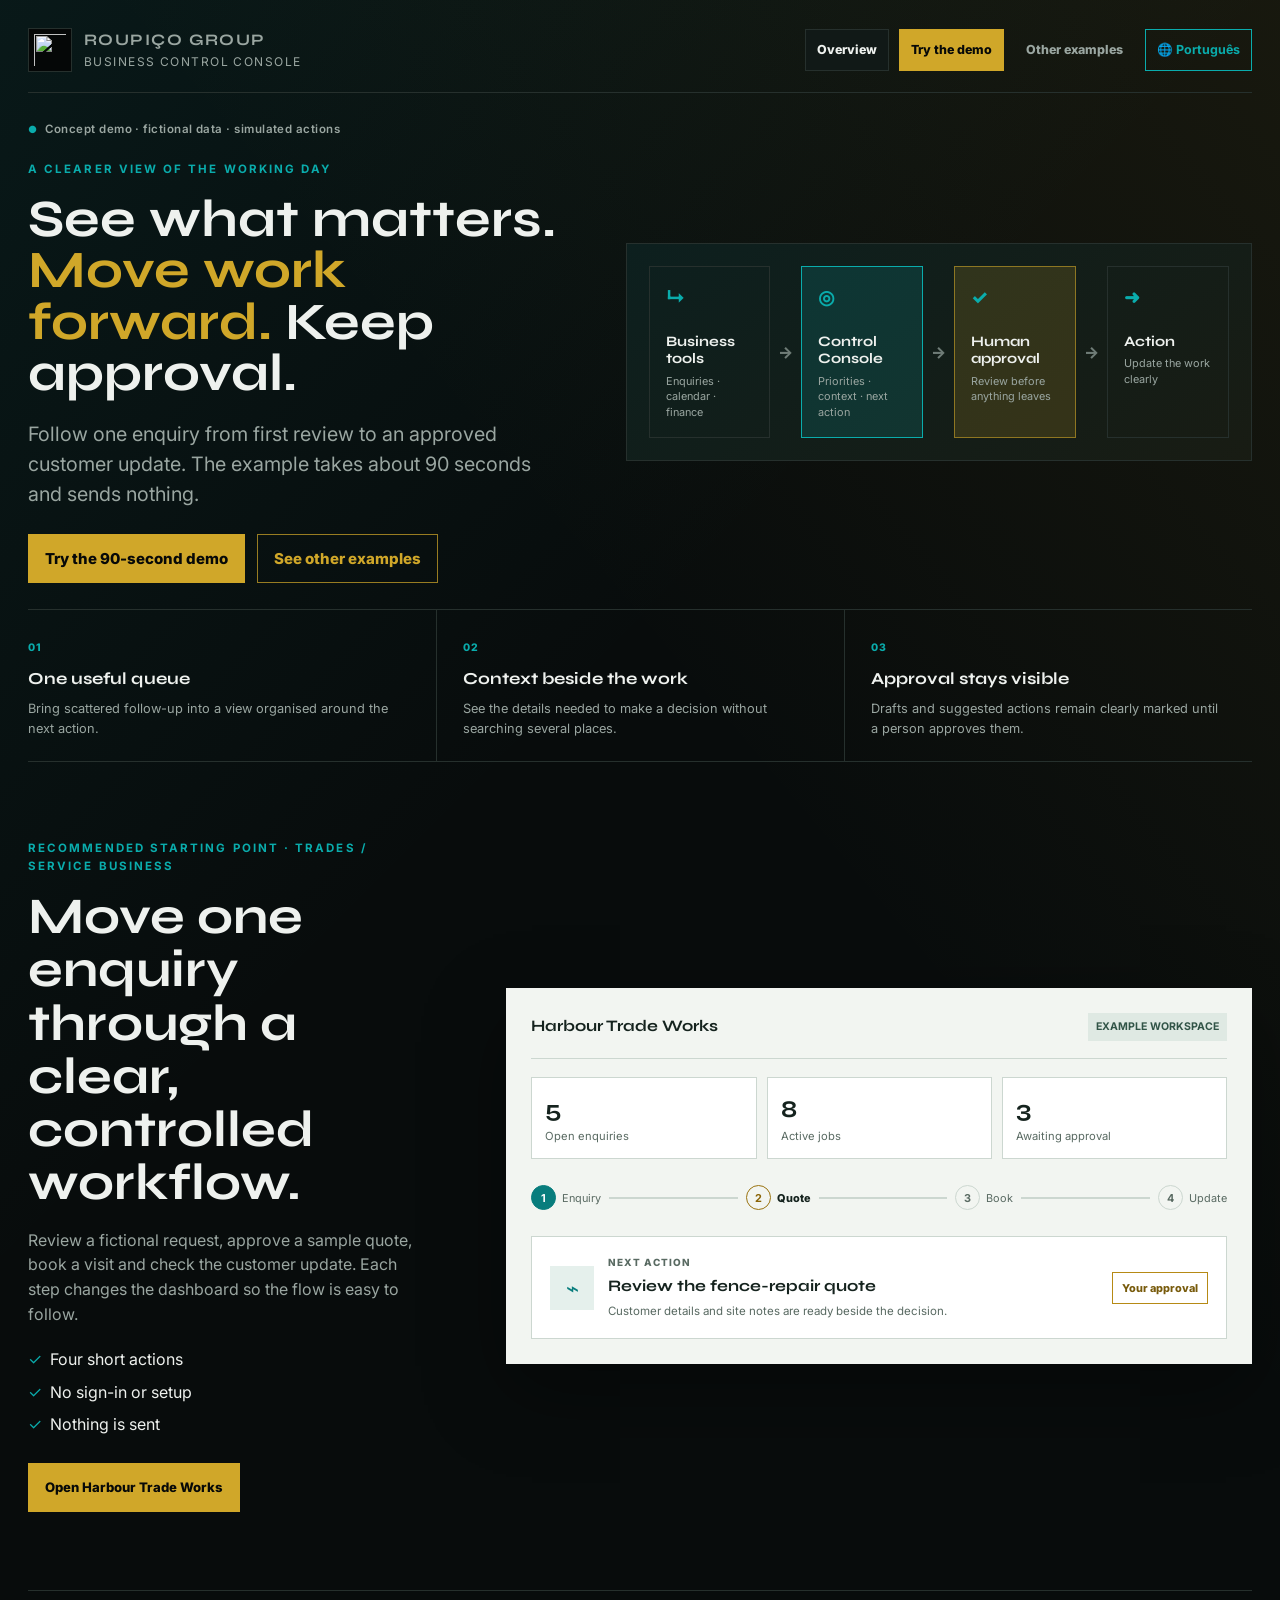
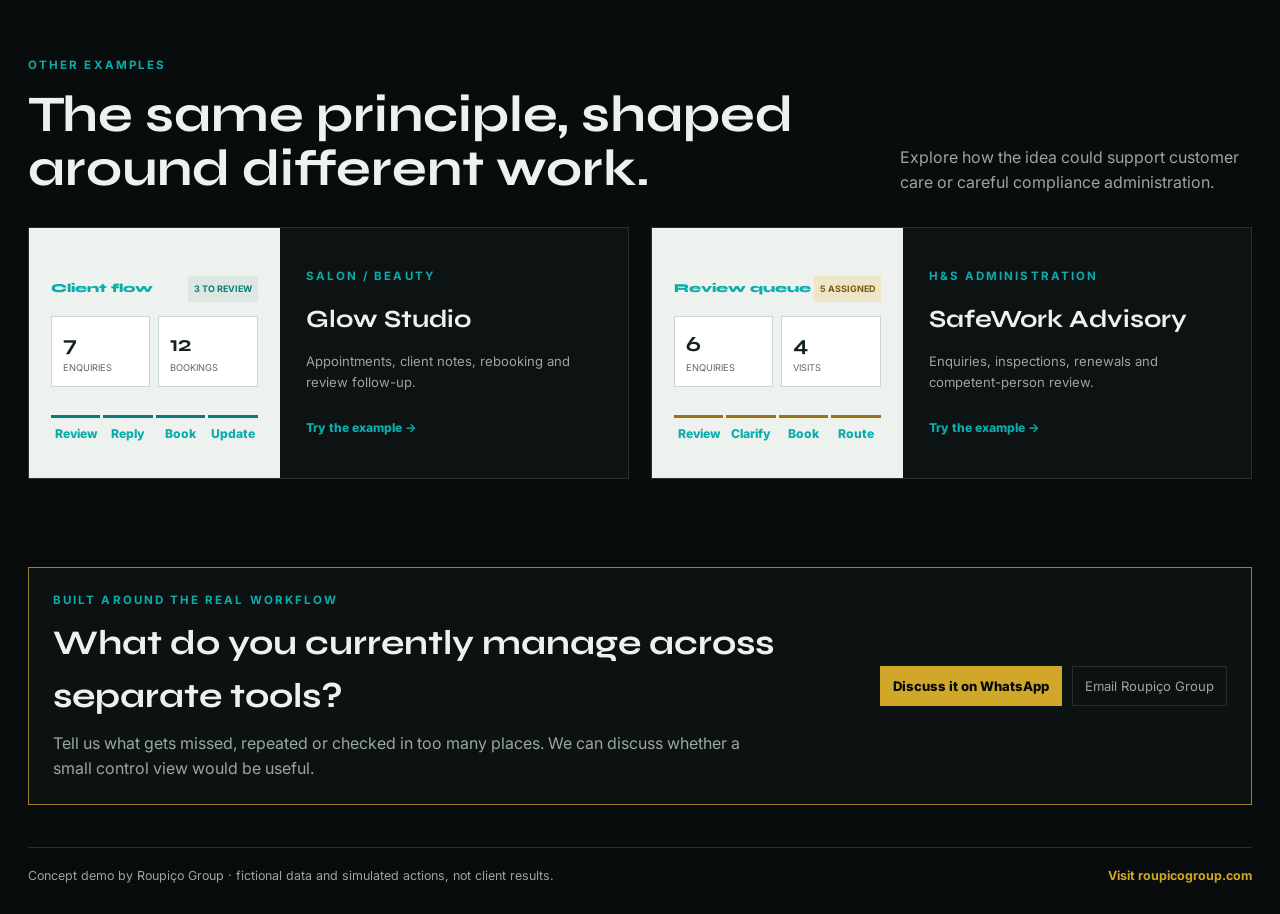
==== commit e8d73721: "Redesign control console demos" ====
--- a/index.html
+++ b/index.html
@@ -4,134 +4,102 @@
   <meta charset="utf-8" />
   <meta name="viewport" content="width=device-width, initial-scale=1" />
   <meta name="robots" content="noindex,nofollow" />
-  <meta name="description" content="Explore interactive Roupiço Group concept demos for controlled business operations, approvals and follow-up workflows." />
+  <meta name="description" content="Try a self-guided Roupiço Group concept demo for clearer business priorities, controlled follow-up and human-approved actions." />
   <meta property="og:title" content="Business Control Console — concept demo | Roupiço Group" />
-  <meta property="og:description" content="See what needs attention, what is waiting and what comes next — with sensitive actions kept under human control." />
+  <meta property="og:description" content="See what needs attention, move work forward and keep customer-facing actions under human control." />
   <meta property="og:type" content="website" />
   <meta property="og:url" content="https://roupico-group.github.io/roupico-control-console-demo/" />
   <meta property="og:image" content="https://roupico-group.github.io/roupico-control-console-demo/social-preview.png" />
   <meta name="twitter:card" content="summary_large_image" />
   <meta name="twitter:title" content="Business Control Console — concept demo" />
-  <meta name="twitter:description" content="Interactive concept demos for controlled business operations and follow-up workflows." />
+  <meta name="twitter:description" content="A self-guided example of clearer business priorities and controlled follow-up." />
   <meta name="twitter:image" content="https://roupico-group.github.io/roupico-control-console-demo/social-preview.png" />
-  <title>Business Control Console Concept Demos | Roupiço Group</title>
+  <title>Business Control Console Concept Demo | Roupiço Group</title>
   <link rel="icon" href="./logo-header.png" type="image/png" />
   <link rel="preconnect" href="https://fonts.googleapis.com" />
   <link rel="preconnect" href="https://fonts.gstatic.com" crossorigin />
-  <link href="https://fonts.googleapis.com/css2?family=Inter:wght@400;500;600;700;800&family=Syne:wght@500;600;700&display=swap" rel="stylesheet" />
+  <link href="https://fonts.googleapis.com/css2?family=Inter:wght@400;500;600;700;800&amp;family=Syne:wght@500;600;700&amp;display=swap" rel="stylesheet" />
   <link rel="stylesheet" href="./styles.css" />
 </head>
-<body data-demo-page="overview" data-demo-label="Business Control Console demos">
+<body class="overview-v2" data-demo-page="overview" data-demo-label="Business Control Console demo" data-inline-conversion>
   <div class="shell">
-    <header class="topbar">
+    <header class="topbar phase-one-topbar">
       <a class="brand" href="./index.html" aria-label="Business Control Console overview">
         <img class="brand-logo" src="./logo-header.png" alt="" width="682" height="723" />
         <span><strong>Roupiço Group</strong> Business Control Console</span>
       </a>
       <nav class="top-links" aria-label="Demo navigation">
-        <a href="./salon.html">Salon demo</a>
-        <a href="./trades.html">Trades demo</a>
-        <a href="./safety.html">H&amp;S admin demo</a>
+        <a aria-current="page" href="./index.html">Overview</a>
+        <a class="nav-primary" href="./trades.html?tour=1">Try the demo</a>
+        <a href="#examples">Other examples</a>
         <a class="lang-link" href="./pt/index.html" lang="pt-PT" hreflang="pt-PT">Português</a>
       </nav>
     </header>
 
     <main>
-      <section class="hero">
-        <div>
-          <p class="eyebrow">Concept demos · example dashboards</p>
-          <h1>One console, tuned to <em>your business.</em></h1>
-          <p class="hero-copy">See what needs doing today, what is waiting, and what should be followed up.</p>
+      <section class="overview-hero-v2" aria-labelledby="overview-title">
+        <div class="overview-hero-copy">
+          <p class="concept-status"><span aria-hidden="true">●</span> Concept demo · fictional data · simulated actions</p>
+          <p class="eyebrow">A clearer view of the working day</p>
+          <h1 id="overview-title">See what matters. <em>Move work forward.</em> Keep approval.</h1>
+          <p class="hero-copy">Follow one enquiry from first review to an approved customer update. The example takes about 90 seconds and sends nothing.</p>
           <div class="hero-actions">
-            <a class="button-link primary" href="./trades.html?tour=1">Start the guided tour</a>
-            <a class="button-link" href="#demos">Browse all demos</a>
+            <a class="button-link primary" href="./trades.html?tour=1">Try the 90-second demo</a>
+            <a class="button-link" href="#examples">See other examples</a>
           </div>
         </div>
-        <aside class="concept-note">
-          <svg viewBox="0 0 24 24" fill="none" stroke="currentColor" stroke-width="1.8" aria-hidden="true"><path d="M4 4h16v16H4z"/><path d="M8 9h8M8 13h5M8 17h8"/></svg>
-          <div>
-            <strong>Concept demos, not client data</strong>
-            <p>These examples use sample data to show the idea. They are not case studies and they do not claim real client results.</p>
-            <ul class="concept-points">
-              <li><strong>Customisable to your needs.</strong> The screens, queues and reminders are built around how your business actually runs — not a fixed template.</li>
-              <li><strong>Approvals stay with your team.</strong> The console highlights what needs attention and prepares the next step; nothing customer-facing is sent without review.</li>
-              <li><strong>Start small, then build.</strong> Begin with one simple automated process, see it working, and add more only when it earns its place.</li>
-            </ul>
-          </div>
-        </aside>
+
+        <div class="control-flow-visual" aria-label="Business tools feed a control console, where a person approves the next action">
+          <div class="flow-node flow-source"><span class="flow-icon" aria-hidden="true">↳</span><strong>Business tools</strong><small>Enquiries · calendar · finance</small></div>
+          <span class="flow-arrow" aria-hidden="true">→</span>
+          <div class="flow-node flow-console"><span class="flow-icon" aria-hidden="true">◎</span><strong>Control Console</strong><small>Priorities · context · next action</small></div>
+          <span class="flow-arrow" aria-hidden="true">→</span>
+          <div class="flow-node flow-approval"><span class="flow-icon" aria-hidden="true">✓</span><strong>Human approval</strong><small>Review before anything leaves</small></div>
+          <span class="flow-arrow" aria-hidden="true">→</span>
+          <div class="flow-node flow-action"><span class="flow-icon" aria-hidden="true">➜</span><strong>Action</strong><small>Update the work clearly</small></div>
+        </div>
       </section>
 
-      <section class="demo-grid" id="demos" aria-label="Business Control Console demos">
-        <a class="demo-card demo-card-trades featured-demo" href="./trades.html?tour=1">
-          <div class="dashboard-preview preview-image" role="img" aria-label="Preview of the Harbour Trade Works job board">
-            <img src="./preview-trades.jpg" alt="Harbour Trade Works dashboard showing job metrics and follow-up queues" />
-          </div>
-          <div>
-            <p class="kicker">Recommended starting point · Trades / service business</p>
-            <h2>Harbour Trade Works Control Console</h2>
-            <p>Take the guided tour through quote requests, active jobs, customer updates and invoice follow-ups.</p>
-            <div class="tag-row"><span class="tag">2-minute tour</span><span class="tag">Quotes</span><span class="tag">Jobs</span><span class="tag">Approvals</span></div>
-          </div>
-        </a>
-
-        <a class="demo-card demo-card-salon" href="./salon.html">
-          <div class="dashboard-preview preview-image" role="img" aria-label="Preview of the Glow Studio dashboard">
-            <img src="./preview-salon.jpg" alt="Glow Studio dashboard showing appointments and client follow-ups" />
-          </div>
-          <div>
-            <p class="kicker">Salon / beauty business</p>
-            <h2>Glow Studio Control Console</h2>
-            <p>A calm view of appointments, rebook reminders, review requests, client notes and content ideas for a busy salon.</p>
-            <div class="tag-row">
-              <span class="tag">Bookings</span>
-              <span class="tag">Client follow-up</span>
-              <span class="tag">Reviews</span>
-              <span class="tag">Content ideas</span>
-            </div>
-          </div>
-        </a>
-
-        <a class="demo-card demo-card-safety" href="./safety.html">
-          <div class="dashboard-preview preview-image" role="img" aria-label="Preview of the SafeWork Advisory dashboard">
-            <img src="./preview-safety.jpg" alt="SafeWork Advisory dashboard showing renewals and review queues" />
-          </div>
-          <div>
-            <p class="kicker">H&amp;S / compliance advisory</p>
-            <h2>SafeWork Advisory Control Console</h2>
-            <p>A careful view of enquiries, inspections, renewal reminders, training admin and documents waiting for competent-person review.</p>
-            <div class="tag-row">
-              <span class="tag">Admin triage</span>
-              <span class="tag">Inspections</span>
-              <span class="tag">Renewals</span>
-              <span class="tag">Human review</span>
-            </div>
-          </div>
-        </a>
+      <section class="value-strip-v2" aria-label="What the concept demonstrates">
+        <article><span aria-hidden="true">01</span><strong>One useful queue</strong><p>Bring scattered follow-up into a view organised around the next action.</p></article>
+        <article><span aria-hidden="true">02</span><strong>Context beside the work</strong><p>See the details needed to make a decision without searching several places.</p></article>
+        <article><span aria-hidden="true">03</span><strong>Approval stays visible</strong><p>Drafts and suggested actions remain clearly marked until a person approves them.</p></article>
       </section>
 
-      <section class="closing-cta">
-        <div><p class="eyebrow">Start with the clearest example</p><h2>See a customisable control flow in about two minutes.</h2><p>The Trades walkthrough explains the dashboard, possible integrations and approval points without giving up human control.</p></div>
-        <div class="closing-actions"><a class="button-link primary" href="./trades.html?tour=1">Start guided tour</a><a class="button-link whatsapp-link" data-whatsapp-link href="#">Share feedback on WhatsApp</a></div>
+      <section class="flagship-showcase" aria-labelledby="flagship-title">
+        <div class="showcase-copy">
+          <p class="kicker">Recommended starting point · Trades / service business</p>
+          <h2 id="flagship-title">Move one enquiry through a clear, controlled workflow.</h2>
+          <p>Review a fictional request, approve a sample quote, book a visit and check the customer update. Each step changes the dashboard so the flow is easy to follow.</p>
+          <ul class="showcase-points"><li>Four short actions</li><li>No sign-in or setup</li><li>Nothing is sent</li></ul>
+          <a class="button-link primary" href="./trades.html?tour=1">Open Harbour Trade Works</a>
+        </div>
+
+        <div class="mini-console-v2" aria-label="Preview of the Harbour Trade Works workflow">
+          <div class="mini-console-head"><span>Harbour Trade Works</span><span class="mini-status">Example workspace</span></div>
+          <div class="mini-metrics"><span><b>5</b> Open enquiries</span><span><b>8</b> Active jobs</span><span><b>3</b> Awaiting approval</span></div>
+          <div class="mini-pipeline" aria-label="Enquiry workflow preview">
+            <span class="done"><b>1</b> Enquiry</span><i aria-hidden="true"></i><span class="active"><b>2</b> Quote</span><i aria-hidden="true"></i><span><b>3</b> Book</span><i aria-hidden="true"></i><span><b>4</b> Update</span>
+          </div>
+          <div class="mini-work-item"><span class="mini-work-icon" aria-hidden="true">⌁</span><div><small>Next action</small><strong>Review the fence-repair quote</strong><p>Customer details and site notes are ready beside the decision.</p></div><span class="mini-chip">Your approval</span></div>
+        </div>
       </section>
 
-      <section class="section">
-        <div class="section-head">
-          <h2>What this actually is.</h2>
-          <p>Not a fixed SaaS product. Not a magic system. A tailored business dashboard that can bring scattered bookings, quotes, follow-ups, content and admin into one clearer place.</p>
+      <section class="other-examples-v2" id="examples" aria-labelledby="examples-title">
+        <div class="section-head-v2"><div><p class="eyebrow">Other examples</p><h2 id="examples-title">The same principle, shaped around different work.</h2></div><p>Explore how the idea could support customer care or careful compliance administration.</p></div>
+        <div class="example-grid-v2">
+          <a class="example-card-v2 example-salon" href="./salon.html?tour=1"><div class="sector-card-visual" aria-hidden="true"><span class="sector-visual-head">Client flow <b>3 to review</b></span><div class="sector-visual-metrics"><i><b>7</b>enquiries</i><i><b>12</b>bookings</i></div><div class="sector-visual-flow"><span>Review</span><span>Reply</span><span>Book</span><span>Update</span></div></div><div><p class="kicker">Salon / beauty</p><h3>Glow Studio</h3><p>Appointments, client notes, rebooking and review follow-up.</p><span>Try the example <b aria-hidden="true">→</b></span></div></a>
+          <a class="example-card-v2 example-safety" href="./safety.html?tour=1"><div class="sector-card-visual" aria-hidden="true"><span class="sector-visual-head">Review queue <b>5 assigned</b></span><div class="sector-visual-metrics"><i><b>6</b>enquiries</i><i><b>4</b>visits</i></div><div class="sector-visual-flow"><span>Review</span><span>Clarify</span><span>Book</span><span>Route</span></div></div><div><p class="kicker">H&amp;S administration</p><h3>SafeWork Advisory</h3><p>Enquiries, inspections, renewals and competent-person review.</p><span>Try the example <b aria-hidden="true">→</b></span></div></a>
         </div>
-        <div class="workflow-map">
-          <div class="workflow-step"><b>01</b><strong>Discovery</strong><span>Map what the business actually needs to see every day.</span></div>
-          <div class="workflow-step"><b>02</b><strong>Simple control view</strong><span>Bring the core tasks, queues and reminders into one screen.</span></div>
-          <div class="workflow-step"><b>03</b><strong>Useful draft help</strong><span>Prepare drafts, summaries and next-action suggestions for you to check.</span></div>
-          <div class="workflow-step"><b>04</b><strong>Your approval</strong><span>Keep sending, publishing and sensitive actions under human control.</span></div>
-        </div>
+      </section>
+
+      <section class="closing-cta closing-cta-v2">
+        <div><p class="eyebrow">Built around the real workflow</p><h2>What do you currently manage across separate tools?</h2><p>Tell us what gets missed, repeated or checked in too many places. We can discuss whether a small control view would be useful.</p></div>
+        <div class="closing-actions"><a class="button-link primary whatsapp-link" data-whatsapp-link href="#">Discuss it on WhatsApp</a><a class="button-link" href="mailto:hello@roupicogroup.com?subject=Business%20Control%20Console%20enquiry">Email Roupiço Group</a></div>
       </section>
     </main>
 
-    <footer class="footer">
-      <span>Concept demos by Roupiço Group · example dashboards with sample data, not client results.</span>
-      <span>Interested in something like this? <a href="https://roupicogroup.com/">Visit roupicogroup.com</a></span>
-    </footer>
+    <footer class="footer"><span>Concept demo by Roupiço Group · fictional data and simulated actions, not client results.</span><span><a href="https://roupicogroup.com/">Visit roupicogroup.com</a></span></footer>
   </div>
   <script src="./demo.js" defer></script>
 </body>
--- a/styles.css
+++ b/styles.css
@@ -1757,3 +1757,391 @@
   html { scroll-behavior: auto; }
   *, *::before, *::after { transition-duration: 0.01ms !important; }
 }
+
+/* Phase-one self-guided overview and flagship demo */
+.sr-only {
+  clip: rect(0 0 0 0);
+  clip-path: inset(50%);
+  height: 1px;
+  overflow: hidden;
+  position: absolute;
+  white-space: nowrap;
+  width: 1px;
+}
+
+a:focus-visible,
+button:focus-visible {
+  outline: 3px solid var(--gold);
+  outline-offset: 3px;
+}
+
+.phase-one-topbar .top-links a {
+  background: transparent;
+  border-color: transparent;
+  color: var(--muted);
+  font-size: 0.78rem;
+  padding: 10px 11px;
+}
+
+.phase-one-topbar .top-links a:hover,
+.phase-one-topbar .top-links a:focus,
+.phase-one-topbar .top-links a[aria-current="page"] {
+  background: var(--surface-2);
+  border-color: var(--line);
+  color: var(--text);
+}
+
+.phase-one-topbar .top-links a.nav-primary {
+  background: var(--gold);
+  border-color: var(--gold);
+  color: #070908;
+}
+
+.phase-one-topbar .top-links a.lang-link {
+  border-color: var(--teal);
+  color: var(--teal);
+}
+
+.concept-status {
+  align-items: center;
+  color: var(--muted);
+  display: flex;
+  font-size: 0.72rem;
+  font-weight: 600;
+  gap: 8px;
+  letter-spacing: 0.04em;
+  margin: 0 0 22px;
+}
+
+.concept-status span { color: var(--teal); font-size: 0.62rem; }
+
+.overview-hero-v2 {
+  align-items: center;
+  display: grid;
+  gap: clamp(30px, 5vw, 68px);
+  grid-template-columns: minmax(0, 0.92fr) minmax(500px, 1.08fr);
+  padding: 28px 0 26px;
+}
+
+.overview-hero-v2 h1 {
+  font-size: clamp(2.7rem, 4.1vw, 3.7rem);
+  line-height: 0.98;
+  max-width: 690px;
+}
+
+.overview-hero-v2 .hero-copy {
+  font-size: clamp(1rem, 1.7vw, 1.24rem);
+  line-height: 1.5;
+  margin: 22px 0 0;
+  max-width: 620px;
+}
+
+.overview-hero-v2 .hero-actions { margin-top: 24px; }
+
+.control-flow-visual {
+  align-items: stretch;
+  background: linear-gradient(145deg, rgba(10, 172, 172, 0.08), rgba(208, 167, 41, 0.06)), var(--surface);
+  border: 1px solid var(--line);
+  display: grid;
+  gap: 8px;
+  grid-template-columns: 1fr auto 1fr auto 1fr auto 1fr;
+  padding: 22px;
+}
+
+.flow-node {
+  align-content: start;
+  border: 1px solid var(--line);
+  display: grid;
+  min-height: 152px;
+  padding: 16px;
+}
+
+.flow-node strong { font-family: var(--display); font-size: 0.9rem; line-height: 1.2; margin-top: 20px; }
+.flow-node small { color: var(--muted); font-size: 0.68rem; line-height: 1.45; margin-top: 6px; }
+.flow-icon { color: var(--teal); font-size: 1.2rem; font-weight: 800; }
+.flow-console { background: var(--teal-soft); border-color: var(--teal); }
+.flow-approval { background: var(--gold-soft); border-color: rgba(208, 167, 41, 0.58); }
+.flow-arrow { align-self: center; color: var(--quiet); font-weight: 800; }
+
+.value-strip-v2 {
+  border-bottom: 1px solid var(--line);
+  border-top: 1px solid var(--line);
+  display: grid;
+  grid-template-columns: repeat(3, minmax(0, 1fr));
+}
+
+.value-strip-v2 article { padding: 23px 26px 23px 0; }
+.value-strip-v2 article + article { border-left: 1px solid var(--line); padding-left: 26px; }
+.value-strip-v2 span { color: var(--teal); font-size: 0.65rem; font-weight: 800; letter-spacing: 0.12em; }
+.value-strip-v2 strong { display: block; font-family: var(--display); font-size: 1.05rem; margin-top: 8px; }
+.value-strip-v2 p { color: var(--muted); font-size: 0.8rem; margin: 7px 0 0; }
+
+.flagship-showcase {
+  align-items: center;
+  display: grid;
+  gap: clamp(36px, 6vw, 84px);
+  grid-template-columns: minmax(300px, 0.7fr) minmax(520px, 1.3fr);
+  padding: 78px 0;
+}
+
+.showcase-copy h2,
+.section-head-v2 h2,
+.how-it-works-v2 h2 {
+  font-size: clamp(2rem, 4vw, 3.5rem);
+  line-height: 1.04;
+}
+
+.showcase-copy > p:not(.kicker) { color: var(--muted); margin: 18px 0; }
+.showcase-points { color: var(--text); display: grid; gap: 8px; list-style: none; margin: 20px 0 26px; padding: 0; }
+.showcase-points li { padding-left: 22px; position: relative; }
+.showcase-points li::before { color: var(--teal); content: "✓"; left: 0; position: absolute; }
+.showcase-copy .button-link { display: inline-block; padding: 13px 16px; }
+
+.mini-console-v2 {
+  --canvas: #f2f5f1;
+  --canvas-ink: #15231e;
+  --canvas-muted: #596a62;
+  --canvas-line: #ccd7d0;
+  background: var(--canvas);
+  border: 1px solid rgba(238, 241, 238, 0.2);
+  box-shadow: 0 28px 75px rgba(0, 0, 0, 0.36);
+  color: var(--canvas-ink);
+  padding: 24px;
+}
+
+.mini-console-head { align-items: center; border-bottom: 1px solid var(--canvas-line); display: flex; font-family: var(--display); font-weight: 700; justify-content: space-between; padding-bottom: 17px; }
+.mini-status { background: #dfe9e3; color: #315447; font-family: var(--body); font-size: 0.66rem; padding: 6px 8px; text-transform: uppercase; }
+.mini-metrics { display: grid; gap: 10px; grid-template-columns: repeat(3, 1fr); margin: 18px 0; }
+.mini-metrics span { background: #fff; border: 1px solid var(--canvas-line); color: var(--canvas-muted); display: grid; font-size: 0.7rem; padding: 13px; }
+.mini-metrics b { color: var(--canvas-ink); font-family: var(--display); font-size: 1.5rem; }
+.mini-pipeline { align-items: center; display: grid; grid-template-columns: auto 1fr auto 1fr auto 1fr auto; margin: 26px 0; }
+.mini-pipeline span { align-items: center; color: var(--canvas-muted); display: flex; font-size: 0.68rem; gap: 6px; white-space: nowrap; }
+.mini-pipeline b { align-items: center; border: 1px solid var(--canvas-line); border-radius: 50%; display: inline-flex; height: 25px; justify-content: center; width: 25px; }
+.mini-pipeline i { background: var(--canvas-line); height: 2px; margin: 0 8px; }
+.mini-pipeline .done b { background: #087d7d; border-color: #087d7d; color: #fff; }
+.mini-pipeline .active { color: var(--canvas-ink); font-weight: 800; }
+.mini-pipeline .active b { border-color: #9a7310; color: #8a6407; }
+.mini-work-item { align-items: center; background: #fff; border: 1px solid var(--canvas-line); display: grid; gap: 14px; grid-template-columns: auto 1fr auto; padding: 18px; }
+.mini-work-icon { align-items: center; background: #e5f0ec; color: #087d7d; display: flex; font-size: 1.4rem; height: 44px; justify-content: center; width: 44px; }
+.mini-work-item small { color: var(--canvas-muted); display: block; font-size: 0.62rem; font-weight: 800; letter-spacing: 0.1em; text-transform: uppercase; }
+.mini-work-item strong { display: block; font-family: var(--display); margin-top: 3px; }
+.mini-work-item p { color: var(--canvas-muted); font-size: 0.72rem; margin: 4px 0 0; }
+.mini-chip { border: 1px solid #b68a15; color: #785b0c; font-size: 0.68rem; font-weight: 800; padding: 7px 9px; }
+
+.other-examples-v2 { border-top: 1px solid var(--line); padding: 66px 0 22px; }
+.section-head-v2 { align-items: end; display: grid; gap: 34px; grid-template-columns: 1fr minmax(260px, 0.42fr); }
+.section-head-v2 > p { color: var(--muted); margin: 0; }
+.example-grid-v2 { display: grid; gap: 22px; grid-template-columns: 1fr 1fr; margin-top: 32px; }
+.example-card-v2 { background: var(--surface); border: 1px solid var(--line); display: grid; grid-template-columns: minmax(180px, 0.72fr) 1fr; overflow: hidden; text-decoration: none; transition: border-color 160ms ease, transform 160ms ease; }
+.example-card-v2:hover, .example-card-v2:focus-visible { border-color: var(--teal); transform: translateY(-3px); }
+.example-card-v2 img { height: 100%; min-height: 250px; object-fit: cover; object-position: top left; width: 100%; }
+.sector-card-visual { align-content: center; background: #edf2ee; color: #14231d; display: grid; gap: 14px; min-height: 250px; padding: 22px; }
+.sector-visual-head { align-items: center; display: flex; font-family: var(--display); font-size: 0.82rem; font-weight: 700; justify-content: space-between; }
+.sector-visual-head b { background: #dce8e1; color: #087d7d; font-family: var(--body); font-size: 0.56rem; padding: 6px; text-transform: uppercase; }
+.sector-visual-metrics { display: grid; gap: 8px; grid-template-columns: 1fr 1fr; }
+.sector-visual-metrics i { background: #fff; border: 1px solid #cbd6cf; color: #596a62; display: grid; font-size: 0.58rem; font-style: normal; padding: 11px; text-transform: uppercase; }
+.sector-visual-metrics b { color: #14231d; font-family: var(--display); font-size: 1.35rem; }
+.sector-visual-flow { display: grid; gap: 3px; grid-template-columns: repeat(4, 1fr); }
+.sector-visual-flow span { border-top: 3px solid #087d7d; color: #596a62; font-size: 0.54rem; padding-top: 7px; text-align: center; }
+.example-safety .sector-visual-head b { background: #efe5c9; color: #785b0c; }
+.example-safety .sector-visual-flow span { border-color: #9a7310; }
+.example-card-v2 > div { align-content: center; display: grid; padding: 26px; }
+.example-card-v2 > .sector-card-visual { padding: 22px; }
+.example-card-v2 h3 { font-size: 1.55rem; }
+.example-card-v2 p:not(.kicker) { color: var(--muted); font-size: 0.82rem; }
+.example-card-v2 div > span { color: var(--teal); font-size: 0.76rem; font-weight: 800; margin-top: 14px; }
+.closing-cta-v2 { margin-top: 66px; }
+
+/* Flagship workspace */
+.flagship-intro {
+  align-items: end;
+  display: grid;
+  gap: 30px;
+  grid-template-columns: 1fr auto;
+  padding: 34px 0 26px;
+}
+
+.flagship-intro .concept-status { margin-bottom: 17px; }
+.flagship-intro h1 { font-size: clamp(2.5rem, 5.6vw, 4.8rem); line-height: 0.98; }
+.flagship-intro > div > p:last-child { color: var(--demo-muted); font-size: 1rem; margin: 17px 0 0; max-width: 760px; }
+
+.journey-shell {
+  --canvas: #f2f5f1;
+  --canvas-panel: #ffffff;
+  --canvas-soft: #e6ede8;
+  --canvas-ink: #14231d;
+  --canvas-muted: #52645c;
+  --canvas-line: #cbd6cf;
+  --canvas-teal: #087d7d;
+  --canvas-gold: #8b6709;
+  background: var(--canvas);
+  border: 1px solid rgba(238, 241, 238, 0.22);
+  box-shadow: 0 28px 80px rgba(0, 0, 0, 0.34);
+  color: var(--canvas-ink);
+  scroll-margin-top: 16px;
+}
+
+.journey-toolbar { align-items: center; border-bottom: 1px solid var(--canvas-line); display: flex; justify-content: space-between; padding: 18px 24px; }
+.journey-toolbar h2 { font-size: 1.25rem; }
+.journey-overline { color: var(--canvas-teal); font-size: 0.62rem; font-weight: 800; letter-spacing: 0.12em; margin: 0 0 4px; text-transform: uppercase; }
+.journey-toolbar-actions { align-items: center; display: flex; gap: 12px; }
+.simulation-badge { color: var(--canvas-muted); font-size: 0.7rem; font-weight: 700; }
+.simulation-badge span { color: var(--canvas-teal); }
+.journey-toolbar button, .journey-complete button { background: transparent; border: 1px solid var(--canvas-line); color: var(--canvas-ink); cursor: pointer; font: inherit; font-size: 0.72rem; font-weight: 800; min-height: 42px; padding: 9px 12px; }
+.journey-toolbar button:hover, .journey-toolbar button:focus { border-color: var(--canvas-teal); }
+
+.journey-metrics { display: grid; gap: 12px; grid-template-columns: repeat(3, 1fr); padding: 18px 24px 0; }
+.journey-metrics article { background: var(--canvas-panel); border: 1px solid var(--canvas-line); display: grid; min-height: 108px; padding: 15px 17px; }
+.journey-metrics span { color: var(--canvas-muted); font-size: 0.72rem; font-weight: 700; }
+.journey-metrics strong { font-family: var(--display); font-size: 2rem; line-height: 1; margin: 5px 0; }
+.journey-metrics small { color: var(--canvas-muted); font-size: 0.68rem; }
+
+.journey-pipeline { display: grid; grid-template-columns: repeat(4, 1fr); list-style: none; margin: 0; padding: 28px 24px 24px; }
+.journey-pipeline li { align-items: center; color: #78877f; display: grid; gap: 1px; grid-template-columns: auto 1fr; position: relative; }
+.journey-pipeline li:not(:last-child)::after { background: var(--canvas-line); content: ""; height: 2px; left: 34px; position: absolute; right: 12px; top: 16px; }
+.journey-pipeline li.complete:not(:last-child)::after { background: var(--canvas-teal); }
+.journey-pipeline li > span { align-items: center; background: var(--canvas); border: 2px solid var(--canvas-line); border-radius: 50%; display: flex; font-size: 0.7rem; font-weight: 800; grid-row: 1 / 3; height: 33px; justify-content: center; margin-right: 9px; position: relative; width: 33px; z-index: 1; }
+.journey-pipeline li strong { font-family: var(--body); font-size: 0.74rem; }
+.journey-pipeline li small { font-size: 0.64rem; }
+.journey-pipeline li.complete > span { background: var(--canvas-teal); border-color: var(--canvas-teal); color: #fff; }
+.journey-pipeline li.complete, .journey-pipeline li.active { color: var(--canvas-ink); }
+.journey-pipeline li.active > span { border-color: var(--canvas-gold); box-shadow: 0 0 0 4px rgba(154, 115, 16, 0.13); color: var(--canvas-gold); }
+
+.journey-layout { border-top: 1px solid var(--canvas-line); display: grid; grid-template-columns: minmax(0, 1.18fr) minmax(340px, 0.82fr); }
+.journey-focus { padding: clamp(25px, 4vw, 44px); }
+.step-heading { align-items: center; display: flex; gap: 15px; justify-content: space-between; }
+.step-heading p { color: var(--canvas-teal); font-size: 0.68rem; font-weight: 800; letter-spacing: 0.1em; margin: 0; text-transform: uppercase; }
+.step-heading span { border: 1px solid #bd8d12; color: #735609; font-size: 0.64rem; font-weight: 800; padding: 6px 8px; text-transform: uppercase; }
+.journey-focus h3 { font-size: clamp(1.75rem, 3.5vw, 3rem); line-height: 1.06; margin-top: 20px; }
+.step-copy { color: var(--canvas-muted); font-size: 0.96rem; margin: 14px 0 23px; max-width: 650px; }
+.enquiry-facts { display: grid; gap: 10px; grid-template-columns: 1fr 1fr; margin: 0; }
+.enquiry-facts div { background: var(--canvas-panel); border: 1px solid var(--canvas-line); padding: 13px 15px; }
+.enquiry-facts dt { color: var(--canvas-muted); font-size: 0.64rem; font-weight: 800; letter-spacing: 0.08em; text-transform: uppercase; }
+.enquiry-facts dd { font-size: 0.82rem; font-weight: 700; margin: 4px 0 0; }
+.next-change { align-items: flex-start; background: #e1ece7; border-left: 3px solid var(--canvas-teal); display: flex; gap: 10px; margin: 20px 0; padding: 13px 15px; }
+.next-change > span { color: var(--canvas-teal); font-weight: 900; }
+.next-change p { display: grid; font-size: 0.76rem; margin: 0; }
+.next-change p span { color: var(--canvas-muted); }
+.journey-primary { background: #087d7d; border: 1px solid #087d7d; color: #fff; cursor: pointer; font: inherit; font-size: 0.86rem; font-weight: 800; min-height: 48px; padding: 12px 17px; }
+.journey-primary:hover, .journey-primary:focus { background: #075f5f; border-color: #075f5f; }
+.action-reassurance { color: var(--canvas-muted); font-size: 0.68rem; margin: 10px 0 0; }
+.action-reassurance span { color: var(--canvas-teal); }
+
+.journey-insight { background: #e8eee9; border-left: 1px solid var(--canvas-line); padding: 24px; }
+.workload-card, .activity-card { background: var(--canvas-panel); border: 1px solid var(--canvas-line); padding: 20px; }
+.activity-card { margin-top: 14px; }
+.workload-card h3, .activity-card h3 { font-size: 1rem; }
+.workload-graphic { align-items: center; display: grid; gap: 18px; grid-template-columns: auto 1fr; margin-top: 17px; }
+.workload-ring { align-items: center; background: conic-gradient(#b04438 0 var(--urgent-end, 67.5deg), #a8730c var(--urgent-end, 67.5deg) var(--today-end, 180deg), #188266 var(--today-end, 180deg) 360deg); border-radius: 50%; display: flex; height: 116px; justify-content: center; position: relative; width: 116px; }
+.workload-ring::before { background: var(--canvas-panel); border-radius: 50%; content: ""; inset: 16px; position: absolute; }
+.workload-ring > span { display: grid; position: relative; text-align: center; z-index: 1; }
+.workload-ring strong { font-family: var(--display); font-size: 1.55rem; line-height: 1; }
+.workload-ring small { color: var(--canvas-muted); font-size: 0.62rem; }
+.workload-graphic ul { display: grid; gap: 7px; list-style: none; margin: 0; padding: 0; }
+.workload-graphic li { align-items: center; color: var(--canvas-muted); display: grid; font-size: 0.72rem; grid-template-columns: auto 22px 1fr; }
+.workload-graphic b { color: var(--canvas-ink); }
+.dot { border-radius: 50%; height: 8px; margin-right: 7px; width: 8px; }
+.dot.urgent { background: #b04438; }.dot.today { background: #a8730c; }.dot.track { background: #188266; }
+.activity-card ol { display: grid; gap: 0; list-style: none; margin: 15px 0 0; max-height: 218px; overflow: auto; padding: 0; }
+.activity-card li { border-top: 1px solid var(--canvas-line); display: grid; gap: 10px; grid-template-columns: 43px 1fr; padding: 10px 0; }
+.activity-card li > span { color: var(--canvas-muted); font-size: 0.65rem; }
+.activity-card li p { display: grid; margin: 0; }
+.activity-card li strong { font-size: 0.75rem; }
+.activity-card li small { color: var(--canvas-muted); font-size: 0.65rem; }
+
+.journey-complete { align-items: center; background: #dfece5; border-top: 1px solid var(--canvas-line); display: grid; gap: 24px; grid-template-columns: 1fr auto; padding: 24px; }
+.journey-complete h3 { font-size: 1.35rem; }
+.journey-complete p:not(.journey-overline) { color: var(--canvas-muted); font-size: 0.8rem; margin: 7px 0 0; max-width: 760px; }
+.journey-complete button { border-color: var(--canvas-teal); color: var(--canvas-teal); }
+.full-example { border-top: 1px solid var(--canvas-line); padding: 28px 24px; }
+.full-example-head { align-items: end; display: flex; gap: 30px; justify-content: space-between; }
+.full-example-head > p { color: var(--canvas-muted); font-size: 0.78rem; margin: 0; }
+.full-example-grid { display: grid; gap: 13px; grid-template-columns: repeat(3, 1fr); margin-top: 20px; }
+.full-example-grid article { background: var(--canvas-panel); border: 1px solid var(--canvas-line); padding: 19px; }
+.view-icon { color: var(--canvas-teal); font-size: 1.35rem; }
+.full-example-grid h4 { font-family: var(--display); font-size: 1rem; margin: 11px 0 5px; }
+.full-example-grid p, .full-example-grid li { color: var(--canvas-muted); font-size: 0.7rem; }
+.full-example-grid ul { margin: 12px 0 0; padding-left: 17px; }
+.journey-complete[hidden], .full-example[hidden], .conversion-panel[hidden], .journey-primary[hidden] { display: none !important; }
+
+.how-it-works-v2 { padding: 70px 0 24px; }
+.how-it-works-v2 > div:first-child { max-width: 800px; }
+.principle-grid { display: grid; gap: 18px; grid-template-columns: repeat(3, 1fr); margin-top: 32px; }
+.principle-grid article { border-top: 2px solid var(--demo-accent, var(--teal)); padding-top: 20px; }
+.principle-grid span { color: var(--demo-accent, var(--teal)); font-size: 0.68rem; font-weight: 800; }
+.principle-grid h3 { font-size: 1.1rem; margin-top: 7px; }
+.principle-grid p { color: var(--demo-muted, var(--muted)); font-size: 0.8rem; }
+
+@media (max-width: 1040px) {
+  .overview-hero-v2, .flagship-showcase { grid-template-columns: 1fr; }
+  .control-flow-visual { margin-top: 4px; }
+  .flagship-showcase { padding: 60px 0; }
+  .journey-layout { grid-template-columns: 1fr; }
+  .journey-insight { border-left: 0; border-top: 1px solid var(--canvas-line); display: grid; gap: 14px; grid-template-columns: 1fr 1fr; }
+  .activity-card { margin-top: 0; }
+}
+
+@media (max-width: 760px) {
+  .overview-hero-v2 { gap: 28px; padding: 28px 0; }
+  .overview-hero-v2 h1 { font-size: clamp(2.45rem, 12vw, 3.6rem); }
+  .control-flow-visual { grid-template-columns: 1fr 1fr; padding: 16px; }
+  .flow-node { min-height: 132px; }
+  .flow-node strong { margin-top: 10px; }
+  .flow-arrow { display: none; }
+  .value-strip-v2, .section-head-v2, .example-grid-v2 { grid-template-columns: 1fr; }
+  .value-strip-v2 article { padding: 20px 0; }
+  .value-strip-v2 article + article { border-left: 0; border-top: 1px solid var(--line); padding-left: 0; }
+  .flagship-showcase { grid-template-columns: 1fr; padding: 50px 0; }
+  .mini-console-v2 { padding: 16px; }
+  .mini-metrics { grid-template-columns: 1fr 1fr 1fr; }
+  .mini-metrics span { padding: 9px; }
+  .mini-pipeline span { display: grid; justify-items: center; text-align: center; }
+  .mini-pipeline i { margin: 0 4px; }
+  .mini-work-item { grid-template-columns: auto 1fr; }
+  .mini-chip { grid-column: 1 / -1; justify-self: start; }
+  .example-card-v2 { grid-template-columns: 1fr; }
+  .example-card-v2 img { height: 210px; min-height: 0; }
+  .sector-card-visual { min-height: 210px; }
+  .flagship-intro { align-items: start; grid-template-columns: 1fr; }
+  .flagship-intro h1 { font-size: clamp(2.35rem, 12vw, 3.5rem); }
+  .journey-toolbar { align-items: flex-start; gap: 14px; }
+  .journey-toolbar-actions { align-items: flex-end; flex-direction: column; }
+  .journey-metrics { gap: 7px; padding: 13px 13px 0; }
+  .journey-metrics article { min-height: 105px; padding: 11px; }
+  .journey-metrics span { font-size: 0.65rem; }
+  .journey-metrics strong { font-size: 1.65rem; }
+  .journey-metrics small { font-size: 0.6rem; line-height: 1.3; }
+  .journey-pipeline { padding: 22px 13px 18px; }
+  .journey-pipeline li { justify-items: center; text-align: center; }
+  .journey-pipeline li > span { grid-row: auto; margin: 0 0 6px; }
+  .journey-pipeline li strong { font-size: 0.67rem; }
+  .journey-pipeline li small { display: none; }
+  .journey-pipeline li:not(:last-child)::after { left: calc(50% + 18px); right: calc(-50% + 18px); top: 16px; }
+  .journey-focus { padding: 25px 18px; }
+  .step-heading { align-items: flex-start; flex-direction: column; }
+  .enquiry-facts { grid-template-columns: 1fr; }
+  .journey-primary { width: 100%; }
+  .journey-insight { display: grid; grid-template-columns: 1fr; padding: 18px; }
+  .journey-complete { align-items: start; grid-template-columns: 1fr; }
+  .full-example-head { align-items: flex-start; flex-direction: column; gap: 8px; }
+  .full-example-grid, .principle-grid { grid-template-columns: 1fr; }
+}
+
+@media (max-width: 420px) {
+  .overview-hero-v2 .concept-status, .flagship-intro .concept-status { font-size: 0.64rem; }
+  .overview-hero-v2 .hero-actions { display: grid; }
+  .overview-hero-v2 .hero-actions .button-link { text-align: center; }
+  .flow-node { padding: 13px; }
+  .flow-node strong { font-size: 0.8rem; }
+  .flow-node small { font-size: 0.62rem; }
+  .mini-console-head { align-items: flex-start; gap: 7px; }
+  .mini-status { max-width: 95px; text-align: center; }
+  .mini-metrics span { font-size: 0.58rem; }
+  .mini-metrics b { font-size: 1.25rem; }
+  .mini-pipeline span { font-size: 0.58rem; }
+  .mini-pipeline b { height: 23px; width: 23px; }
+  .journey-toolbar { align-items: flex-start; flex-direction: column; }
+  .journey-toolbar-actions { align-items: center; flex-direction: row; justify-content: space-between; width: 100%; }
+  .simulation-badge { font-size: 0.62rem; }
+  .workload-graphic { grid-template-columns: 1fr 1fr; }
+}
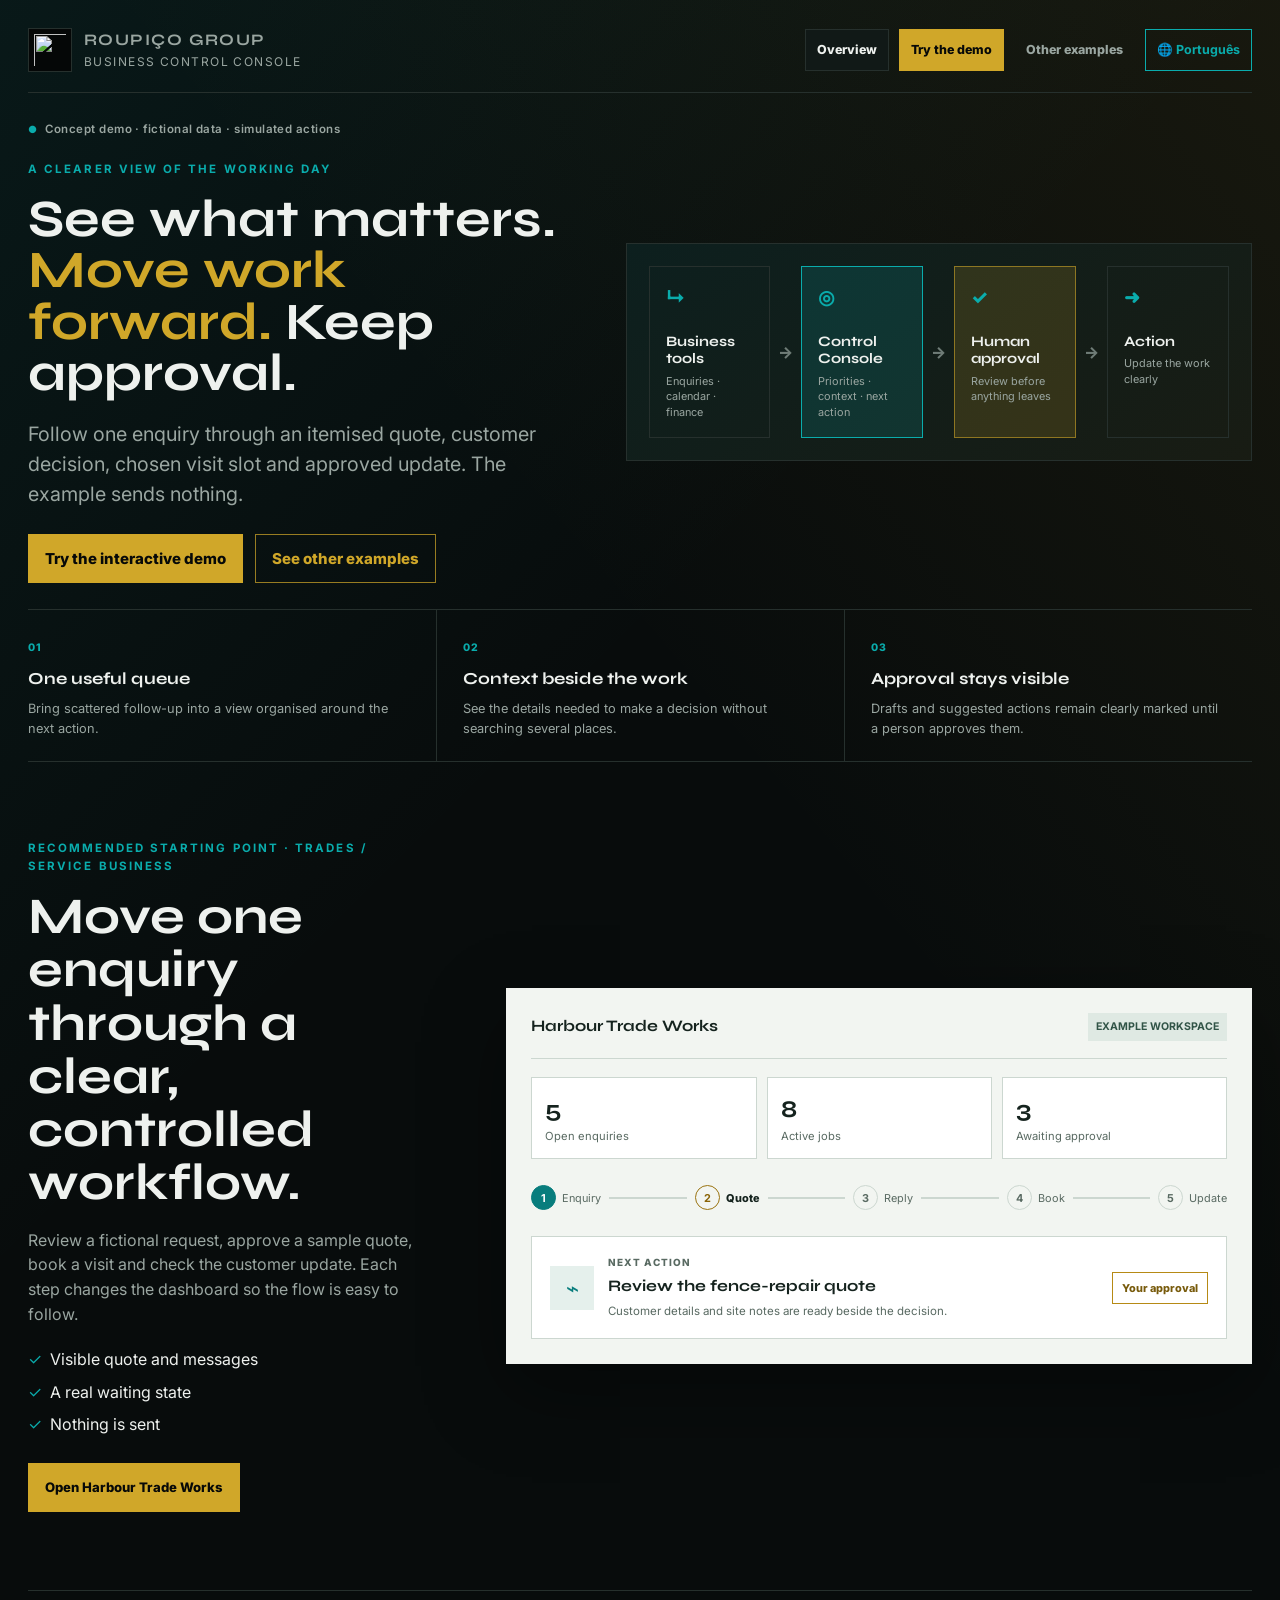
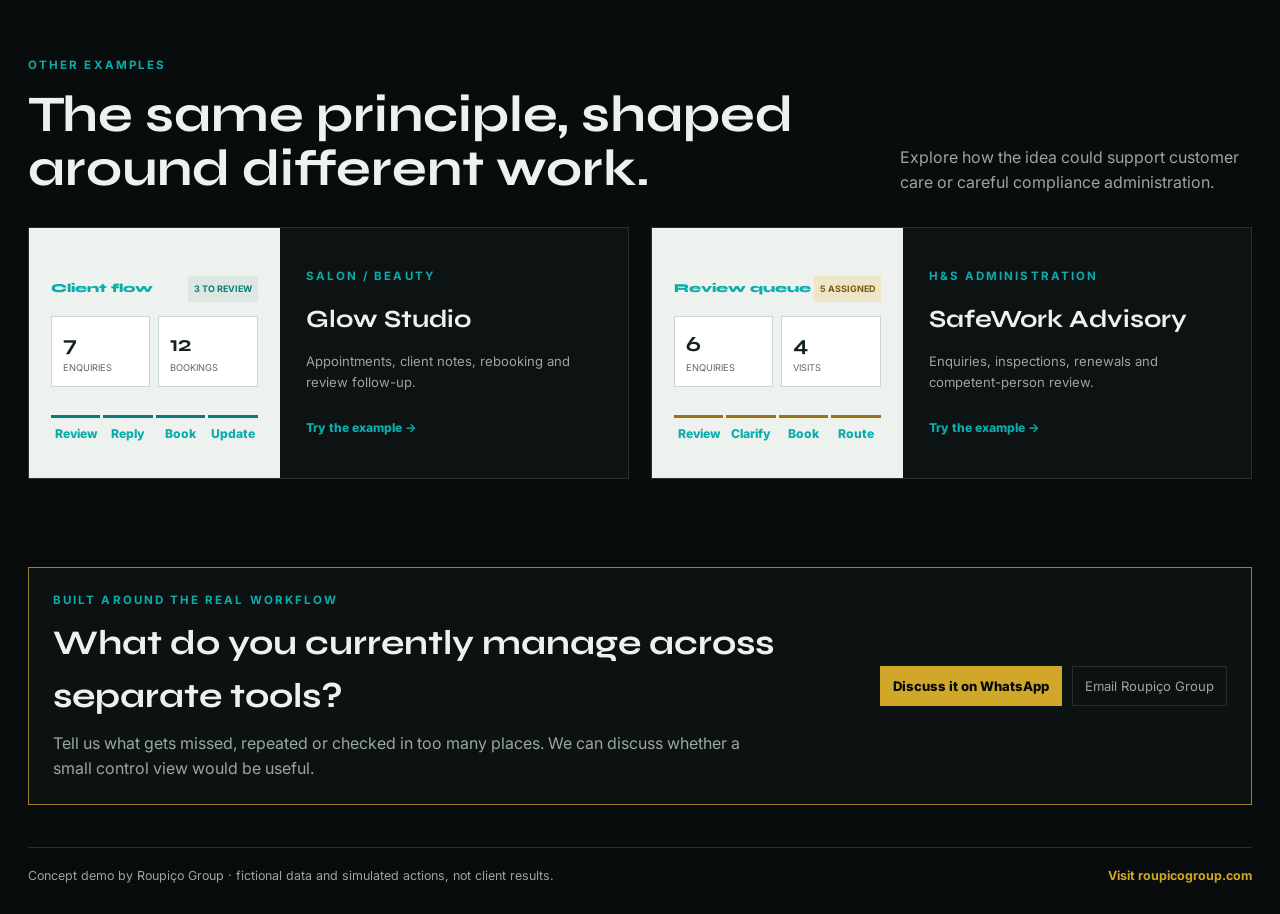
==== commit b6e45610: "Make demo workflows show real decisions" ====
--- a/index.html
+++ b/index.html
@@ -19,7 +19,7 @@
   <link rel="preconnect" href="https://fonts.googleapis.com" />
   <link rel="preconnect" href="https://fonts.gstatic.com" crossorigin />
   <link href="https://fonts.googleapis.com/css2?family=Inter:wght@400;500;600;700;800&amp;family=Syne:wght@500;600;700&amp;display=swap" rel="stylesheet" />
-  <link rel="stylesheet" href="./styles.css" />
+  <link rel="stylesheet" href="./styles.css?v=3" />
 </head>
 <body class="overview-v2" data-demo-page="overview" data-demo-label="Business Control Console demo" data-inline-conversion>
   <div class="shell">
@@ -42,9 +42,9 @@
           <p class="concept-status"><span aria-hidden="true">●</span> Concept demo · fictional data · simulated actions</p>
           <p class="eyebrow">A clearer view of the working day</p>
           <h1 id="overview-title">See what matters. <em>Move work forward.</em> Keep approval.</h1>
-          <p class="hero-copy">Follow one enquiry from first review to an approved customer update. The example takes about 90 seconds and sends nothing.</p>
+          <p class="hero-copy">Follow one enquiry through an itemised quote, customer decision, chosen visit slot and approved update. The example sends nothing.</p>
           <div class="hero-actions">
-            <a class="button-link primary" href="./trades.html?tour=1">Try the 90-second demo</a>
+            <a class="button-link primary" href="./trades.html?tour=1">Try the interactive demo</a>
             <a class="button-link" href="#examples">See other examples</a>
           </div>
         </div>
@@ -71,15 +71,15 @@
           <p class="kicker">Recommended starting point · Trades / service business</p>
           <h2 id="flagship-title">Move one enquiry through a clear, controlled workflow.</h2>
           <p>Review a fictional request, approve a sample quote, book a visit and check the customer update. Each step changes the dashboard so the flow is easy to follow.</p>
-          <ul class="showcase-points"><li>Four short actions</li><li>No sign-in or setup</li><li>Nothing is sent</li></ul>
+          <ul class="showcase-points"><li>Visible quote and messages</li><li>A real waiting state</li><li>Nothing is sent</li></ul>
           <a class="button-link primary" href="./trades.html?tour=1">Open Harbour Trade Works</a>
         </div>
 
         <div class="mini-console-v2" aria-label="Preview of the Harbour Trade Works workflow">
           <div class="mini-console-head"><span>Harbour Trade Works</span><span class="mini-status">Example workspace</span></div>
           <div class="mini-metrics"><span><b>5</b> Open enquiries</span><span><b>8</b> Active jobs</span><span><b>3</b> Awaiting approval</span></div>
-          <div class="mini-pipeline" aria-label="Enquiry workflow preview">
-            <span class="done"><b>1</b> Enquiry</span><i aria-hidden="true"></i><span class="active"><b>2</b> Quote</span><i aria-hidden="true"></i><span><b>3</b> Book</span><i aria-hidden="true"></i><span><b>4</b> Update</span>
+          <div class="mini-pipeline mini-pipeline-five" aria-label="Enquiry workflow preview">
+            <span class="done"><b>1</b> Enquiry</span><i aria-hidden="true"></i><span class="active"><b>2</b> Quote</span><i aria-hidden="true"></i><span><b>3</b> Reply</span><i aria-hidden="true"></i><span><b>4</b> Book</span><i aria-hidden="true"></i><span><b>5</b> Update</span>
           </div>
           <div class="mini-work-item"><span class="mini-work-icon" aria-hidden="true">⌁</span><div><small>Next action</small><strong>Review the fence-repair quote</strong><p>Customer details and site notes are ready beside the decision.</p></div><span class="mini-chip">Your approval</span></div>
         </div>
@@ -101,6 +101,6 @@
 
     <footer class="footer"><span>Concept demo by Roupiço Group · fictional data and simulated actions, not client results.</span><span><a href="https://roupicogroup.com/">Visit roupicogroup.com</a></span></footer>
   </div>
-  <script src="./demo.js" defer></script>
+  <script src="./demo.js?v=3" defer></script>
 </body>
 </html>
--- a/styles.css
+++ b/styles.css
@@ -1915,6 +1915,7 @@
 .mini-metrics span { background: #fff; border: 1px solid var(--canvas-line); color: var(--canvas-muted); display: grid; font-size: 0.7rem; padding: 13px; }
 .mini-metrics b { color: var(--canvas-ink); font-family: var(--display); font-size: 1.5rem; }
 .mini-pipeline { align-items: center; display: grid; grid-template-columns: auto 1fr auto 1fr auto 1fr auto; margin: 26px 0; }
+.mini-pipeline-five { grid-template-columns: auto 1fr auto 1fr auto 1fr auto 1fr auto; }
 .mini-pipeline span { align-items: center; color: var(--canvas-muted); display: flex; font-size: 0.68rem; gap: 6px; white-space: nowrap; }
 .mini-pipeline b { align-items: center; border: 1px solid var(--canvas-line); border-radius: 50%; display: inline-flex; height: 25px; justify-content: center; width: 25px; }
 .mini-pipeline i { background: var(--canvas-line); height: 2px; margin: 0 8px; }
@@ -1997,6 +1998,8 @@
 .journey-metrics small { color: var(--canvas-muted); font-size: 0.68rem; }
 
 .journey-pipeline { display: grid; grid-template-columns: repeat(4, 1fr); list-style: none; margin: 0; padding: 28px 24px 24px; }
+.journey-pipeline.five-stage { grid-template-columns: repeat(5, 1fr); }
+.journey-pipeline.five-stage li { min-width: 0; }
 .journey-pipeline li { align-items: center; color: #78877f; display: grid; gap: 1px; grid-template-columns: auto 1fr; position: relative; }
 .journey-pipeline li:not(:last-child)::after { background: var(--canvas-line); content: ""; height: 2px; left: 34px; position: absolute; right: 12px; top: 16px; }
 .journey-pipeline li.complete:not(:last-child)::after { background: var(--canvas-teal); }
@@ -2018,6 +2021,40 @@
 .enquiry-facts div { background: var(--canvas-panel); border: 1px solid var(--canvas-line); padding: 13px 15px; }
 .enquiry-facts dt { color: var(--canvas-muted); font-size: 0.64rem; font-weight: 800; letter-spacing: 0.08em; text-transform: uppercase; }
 .enquiry-facts dd { font-size: 0.82rem; font-weight: 700; margin: 4px 0 0; }
+.journey-artifact { background: var(--canvas-panel); border: 1px solid var(--canvas-line); margin-top: 18px; padding: 18px; }
+.journey-artifact[hidden], .journey-choice-row[hidden] { display: none !important; }
+.journey-artifact h4 { font-family: var(--display); font-size: 0.9rem; margin: 0 0 13px; }
+.journey-artifact > ul { display: grid; gap: 7px; grid-template-columns: 1fr 1fr; list-style: none; margin: 0; padding: 0; }
+.journey-artifact > ul li { color: var(--canvas-muted); font-size: 0.72rem; padding-left: 17px; position: relative; }
+.journey-artifact > ul li::before { color: var(--canvas-teal); content: "✓"; font-weight: 900; left: 0; position: absolute; }
+.journey-artifact table { border-collapse: collapse; font-size: 0.72rem; width: 100%; }
+.journey-artifact th { color: var(--canvas-muted); font-size: 0.6rem; letter-spacing: 0.08em; text-align: left; text-transform: uppercase; }
+.journey-artifact th:last-child, .journey-artifact td:last-child { text-align: right; }
+.journey-artifact td, .journey-artifact th { border-bottom: 1px solid var(--canvas-line); padding: 8px 4px; }
+.quote-total { align-items: center; display: flex; justify-content: space-between; margin: 12px 4px; }
+.quote-total span { color: var(--canvas-muted); font-size: 0.7rem; font-weight: 700; }
+.quote-total strong { font-family: var(--display); font-size: 1.35rem; }
+.message-preview { background: #e1ece7; border-left: 3px solid var(--canvas-teal); padding: 13px; }
+.message-preview > strong, .message-editor > strong { display: block; font-size: 0.68rem; margin-bottom: 7px; text-transform: uppercase; }
+.message-preview p { color: var(--canvas-muted); font-size: 0.74rem; line-height: 1.55; margin: 0; }
+.waiting-state { align-items: flex-start; background: #f4ebd4; border-left: 3px solid var(--canvas-gold); display: flex; gap: 11px; padding: 14px; }
+.waiting-state > span { color: var(--canvas-gold); font-size: 1.2rem; }
+.waiting-state p { display: grid; gap: 3px; margin: 0; }
+.waiting-state strong { font-size: 0.78rem; }
+.waiting-state small { color: var(--canvas-muted); line-height: 1.45; }
+.slot-options { border: 0; display: grid; gap: 8px; margin: 0; padding: 0; }
+.slot-options legend { color: var(--canvas-muted); font-size: 0.64rem; font-weight: 800; margin-bottom: 8px; text-transform: uppercase; }
+.slot-options label { align-items: center; border: 1px solid var(--canvas-line); cursor: pointer; display: grid; gap: 10px; grid-template-columns: auto 1fr; padding: 11px; }
+.slot-options label:has(input:checked) { background: #e1ece7; border-color: var(--canvas-teal); }
+.slot-options input { accent-color: var(--canvas-teal); height: 18px; width: 18px; }
+.slot-options span { display: grid; }
+.slot-options strong { font-size: 0.76rem; }
+.slot-options small { color: var(--canvas-muted); font-size: 0.65rem; }
+.message-editor textarea { background: #fbfcfb; border: 1px solid var(--canvas-line); color: var(--canvas-ink); font: inherit; font-size: 0.76rem; line-height: 1.5; padding: 12px; resize: vertical; width: 100%; }
+.message-editor textarea:focus { border-color: var(--canvas-teal); outline: 3px solid rgba(8, 125, 125, 0.16); }
+.journey-choice-row { margin: 0 0 10px; }
+.journey-choice-row button { background: transparent; border: 1px solid var(--canvas-teal); color: var(--canvas-teal); cursor: pointer; font: inherit; font-size: 0.72rem; font-weight: 800; min-height: 44px; padding: 10px 13px; }
+.journey-choice-row button:hover, .journey-choice-row button:focus { background: #e1ece7; }
 .next-change { align-items: flex-start; background: #e1ece7; border-left: 3px solid var(--canvas-teal); display: flex; gap: 10px; margin: 20px 0; padding: 13px 15px; }
 .next-change > span { color: var(--canvas-teal); font-weight: 900; }
 .next-change p { display: grid; font-size: 0.76rem; margin: 0; }
@@ -2115,11 +2152,13 @@
   .journey-pipeline li { justify-items: center; text-align: center; }
   .journey-pipeline li > span { grid-row: auto; margin: 0 0 6px; }
   .journey-pipeline li strong { font-size: 0.67rem; }
+  .journey-pipeline.five-stage li strong { font-size: 0.6rem; overflow-wrap: anywhere; }
   .journey-pipeline li small { display: none; }
   .journey-pipeline li:not(:last-child)::after { left: calc(50% + 18px); right: calc(-50% + 18px); top: 16px; }
   .journey-focus { padding: 25px 18px; }
   .step-heading { align-items: flex-start; flex-direction: column; }
   .enquiry-facts { grid-template-columns: 1fr; }
+  .journey-artifact > ul { grid-template-columns: 1fr; }
   .journey-primary { width: 100%; }
   .journey-insight { display: grid; grid-template-columns: 1fr; padding: 18px; }
   .journey-complete { align-items: start; grid-template-columns: 1fr; }
